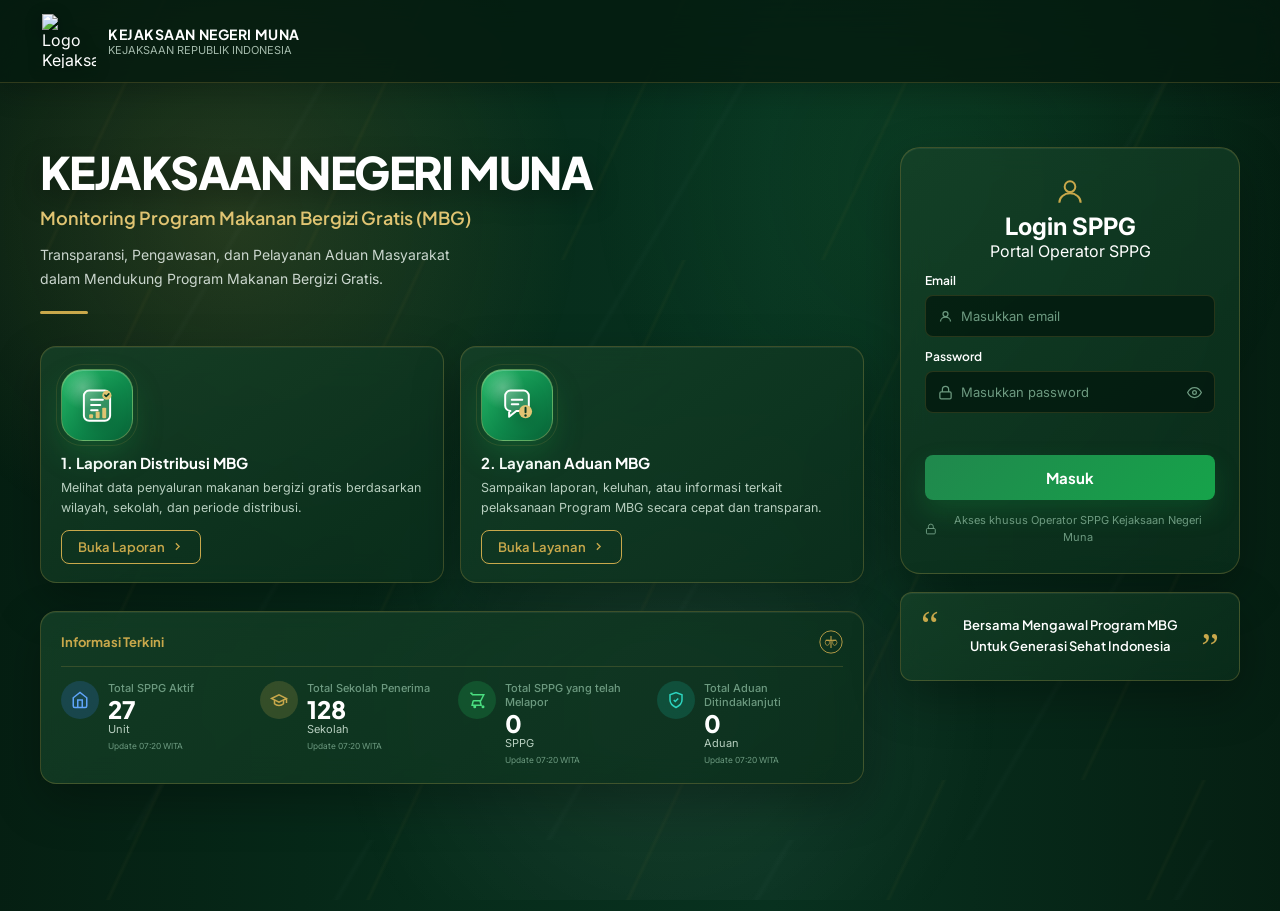
==== index.html @ d0c8161a "Update index.html" ====
<!DOCTYPE html>
<html lang="id">
<head>
<meta charset="UTF-8"/>
<meta name="viewport" content="width=device-width, initial-scale=1.0"/>
<title>Monitoring MBG – Kejaksaan Negeri Muna</title>
<link href="https://fonts.googleapis.com/css2?family=Plus+Jakarta+Sans:wght@400;500;600;700;800&family=Inter:wght@400;500;600&display=swap" rel="stylesheet"/>
<style>
/* ═══════════════ RESET & VARS ═══════════════════════ */
*,*::before,*::after{box-sizing:border-box;margin:0;padding:0}
html{scroll-behavior:smooth}
:root{
  --bg:#0c2016;--bg2:#112a1c;--bg3:#163622;--bg4:#1b4029;
  --border:#28543a;--border2:rgba(40,84,58,0.5);
  --gold:#c8a84b;--gold2:#e0c472;--gold-d:rgba(200,168,75,0.15);
  --green:#1e7a45;--green2:#249950;--green3:#2db55e;
  --white:#fff;--txt:#b8cfc0;--dim:#6d9a80;
  --red:#ef4444;--yellow:#f59e0b;
  --r8:8px;--r12:12px;--r16:16px;--r20:20px;
  --shadow:0 8px 32px rgba(0,0,0,.5);
  --font:'Plus Jakarta Sans',sans-serif;
  --body:'Inter',sans-serif;
}
body{font-family:var(--body);background:var(--bg);color:var(--white);min-height:100vh;overflow-x:hidden}

/* ═══════════════ SCREENS ════════════════════════════ */
.screen{display:none;min-height:100vh}
.screen.active{display:flex;flex-direction:column}

/* ═══════════════ LANDING ════════════════════════════ */
#screen-landing{
  background:linear-gradient(150deg,#0a1d10 0%,#0e2818 40%,#112e1c 100%);
}

/* Navbar landing */
.ln-nav{
  display:flex;align-items:center;justify-content:space-between;
  padding:14px 40px;
  background:rgba(10,28,16,0.9);
  backdrop-filter:blur(12px);
  border-bottom:1px solid rgba(200,168,75,0.2);
  position:sticky;top:0;z-index:100;
}
.ln-brand{display:flex;align-items:center;gap:12px}
.ln-logo svg{display:block}
.ln-name{display:flex;flex-direction:column}
.ln-n1{font-family:var(--font);font-size:13px;font-weight:700;letter-spacing:.04em}
.ln-n2{font-size:11px;color:var(--dim)}
.btn-login-top{
  display:inline-flex;align-items:center;gap:7px;
  font-family:var(--font);font-size:13px;font-weight:600;
  color:var(--gold);border:1.5px solid var(--gold);
  border-radius:var(--r8);padding:8px 20px;
  background:var(--gold-d);cursor:pointer;
  text-decoration:none;transition:background .2s;
}
.btn-login-top:hover{background:rgba(200,168,75,.25)}

/* Main 2-col */
.ln-main{
  display:grid;grid-template-columns:1fr 340px;
  gap:0;flex:1;
  max-width:1360px;width:100%;margin:0 auto;
  padding:40px 40px 40px 40px;
}
.ln-left{display:flex;flex-direction:column;padding-right:36px}
.ln-right{display:flex;flex-direction:column;gap:18px}

/* Hero text */
.hero-main{font-family:var(--font);font-size:clamp(30px,3.5vw,52px);font-weight:800;line-height:1.1;margin-bottom:10px;text-shadow:0 2px 20px rgba(0,0,0,.4)}
.hero-sub{font-family:var(--font);font-size:clamp(13px,1.5vw,18px);font-weight:600;color:var(--gold);margin-bottom:14px}
.hero-desc{font-size:14px;color:var(--txt);line-height:1.7;max-width:480px;margin-bottom:20px}
.hero-line{width:48px;height:3px;background:var(--gold);border-radius:2px;opacity:.7;margin-bottom:32px}

/* Menu cards */
.menu-grid{display:grid;grid-template-columns:1fr 1fr;gap:16px;margin-bottom:28px}
.mc{
  background:rgba(22,54,34,.85);border:1px solid var(--border);
  border-radius:var(--r16);padding:22px 20px 18px;
  display:flex;flex-direction:column;gap:12px;
  backdrop-filter:blur(6px);
  transition:border-color .2s,transform .15s,box-shadow .2s;
  position:relative;overflow:hidden;
}
.mc:hover{border-color:var(--gold);transform:translateY(-3px);box-shadow:0 12px 28px rgba(0,0,0,.35)}
.mc-ico{width:60px;height:60px;border-radius:50%;background:linear-gradient(135deg,#1e7a45,#2c9d5c);display:flex;align-items:center;justify-content:center;flex-shrink:0}
.mc-h{font-family:var(--font);font-size:15px;font-weight:700;margin-bottom:6px}
.mc-p{font-size:12.5px;color:var(--txt);line-height:1.6}
.mc-btn{
  display:inline-flex;align-items:center;gap:6px;
  font-family:var(--font);font-size:13px;font-weight:600;
  color:var(--gold);border:1.5px solid var(--gold);
  border-radius:var(--r8);padding:8px 16px;
  text-decoration:none;width:fit-content;
  transition:background .2s;cursor:pointer;background:transparent;
}
.mc-btn:hover{background:var(--gold-d)}

/* Stats bar */
.stats-bar{
  background:rgba(22,54,34,.75);border:1px solid var(--border);
  border-radius:var(--r16);padding:18px 20px;backdrop-filter:blur(8px);
}
.sb-head{display:flex;align-items:center;justify-content:space-between;margin-bottom:14px;padding-bottom:12px;border-bottom:1px solid rgba(200,168,75,.2)}
.sb-lbl{font-family:var(--font);font-size:13px;font-weight:700;color:var(--gold)}
.stats-row{display:grid;grid-template-columns:repeat(4,1fr);gap:12px}
.si{display:flex;align-items:flex-start;gap:9px}
.si-ico{width:38px;height:38px;border-radius:50%;display:flex;align-items:center;justify-content:center;flex-shrink:0}
.ic-b{background:rgba(59,130,246,.2);color:#60a5fa}
.ic-g{background:rgba(200,168,75,.2);color:var(--gold)}
.ic-gr{background:rgba(34,197,94,.2);color:#4ade80}
.ic-t{background:rgba(20,184,166,.2);color:#2dd4bf}
.si-lbl{font-size:11px;color:var(--dim);font-weight:500;line-height:1.3;margin-bottom:2px}
.si-val{font-family:var(--font);font-size:24px;font-weight:800;line-height:1;margin-bottom:1px}
.si-unit{font-size:11px;color:var(--txt)}
.si-upd{font-size:10px;color:var(--dim);margin-top:3px}

/* Login card right */
.login-card {
  background: rgba(22,54,34,.92);
  border: 1px solid rgba(200,168,75,.3);
  border-radius: var(--r20);
  padding: 28px 24px;
  box-shadow: var(--shadow);
  display: flex;
  flex-direction: column;
  align-items: center;
  width: 100%;
}

.lc-form {
  width: 100%;
  display: flex;
  flex-direction: column;
  gap: 0;
}

.lc-lbl {
  font-family: var(--font);
  font-size: 12px;
  font-weight: 600;
  color: var(--white);
  margin-top: 12px;
  margin-bottom: 7px;
  display: block;
  width: 100%;
}

.field {
  width: 100%;
  display: flex;
  align-items: center;
  background: rgba(10,28,16,.8);
  border: 1px solid var(--border);
  border-radius: var(--r8);
  padding: 0 12px;
  transition: border-color .2s;
}

.field:focus-within {
  border-color: var(--gold);
}

.field-ico {
  color: var(--dim);
  display: flex;
  flex-shrink: 0;
  margin-right: 8px;
}

.field input {
  width: 100%;
  flex: 1;
  background: transparent;
  border: none;
  outline: none;
  color: var(--white);
  font-size: 13px;
  padding: 12px 0;
  font-family: var(--body);
  min-width: 0;
}

.field input::placeholder {
  color: var(--dim);
}

.pw-eye {
  background: none;
  border: none;
  color: var(--dim);
  cursor: pointer;
  display: flex;
  align-items: center;
  padding: 0;
  flex-shrink: 0;
}

.btn-masuk {
  margin-top: 16px;
  width: 100%;
  background: var(--green);
  color: var(--white);
  border: none;
  border-radius: var(--r8);
  font-family: var(--font);
  font-size: 15px;
  font-weight: 700;
  padding: 13px;
  cursor: pointer;
  transition: background .2s;
  display: block;
}

.btn-masuk:hover {
  background: var(--green2);
}

.lc-err {
  font-size: 12px;
  color: #f87171;
  text-align: center;
  min-height: 18px;
  margin-top: 8px;
  width: 100%;
}

.lc-note {
  font-size: 11px;
  color: var(--dim);
  text-align: center;
  display: flex;
  align-items: center;
  justify-content: center;
  gap: 4px;
  margin-top: 12px;
  line-height: 1.5;
  width: 100%;
}

.lc-hint {
  font-size: 11px;
  color: var(--dim);
  text-align: center;
  margin-top: 8px;
  width: 100%;
}

.lc-hint b {
  color: rgba(200,168,75,.7);
}

/* Quote card */
.quote-card{background:rgba(22,54,34,.85);border:1px solid var(--border);border-radius:var(--r12);padding:18px 20px;display:flex;align-items:flex-start;gap:8px}
.qm{font-family:Georgia,serif;font-size:40px;color:var(--gold);line-height:1;flex-shrink:0;user-select:none}
.qm-o{margin-top:-5px}.qm-c{align-self:flex-end;margin-bottom:-5px}
.qt{font-family:var(--font);font-size:13px;font-weight:600;color:var(--white);line-height:1.65;flex:1;text-align:center;padding:4px 0}

/* ═══════════════ DASHBOARD ══════════════════════════ */
#screen-dashboard{flex-direction:row}

/* Sidebar */
.sidebar{
  width:240px;flex-shrink:0;
  background:linear-gradient(180deg,#0d2318 0%,#0a1d10 100%);
  border-right:1px solid var(--border2);
  display:flex;flex-direction:column;
  min-height:100vh;position:sticky;top:0;height:100vh;overflow-y:auto;
}
.sb-logo-area{padding:20px 16px 16px;border-bottom:1px solid var(--border2);text-align:center}
.sb-logo-area svg{margin:0 auto 8px;display:block}
.sb-org{font-family:var(--font);font-size:12px;font-weight:700;color:var(--white);letter-spacing:.04em;line-height:1.3}
.sb-nav{flex:1;padding:12px 8px}
.nav-item{
  display:flex;align-items:center;gap:10px;
  font-family:var(--font);font-size:13px;font-weight:500;
  color:var(--txt);padding:10px 12px;border-radius:var(--r8);
  cursor:pointer;transition:all .15s;margin-bottom:2px;
  border:none;background:none;width:100%;text-align:left;
}
.nav-item:hover{color:var(--white);background:rgba(255,255,255,.06)}
.nav-item.active{color:var(--white);background:var(--green);font-weight:600}
.nav-item svg{flex-shrink:0}
.sb-login-box{padding:12px;border-top:1px solid var(--border2)}
.sb-login-title{font-family:var(--font);font-size:10px;font-weight:700;color:var(--gold);letter-spacing:.1em;margin-bottom:10px;text-align:center}
.sb-field{display:flex;align-items:center;background:rgba(0,0,0,.3);border:1px solid var(--border);border-radius:var(--r8);padding:0 10px;margin-bottom:8px}
.sb-field svg{color:var(--dim);margin-right:7px;flex-shrink:0}
.sb-field input{flex:1;background:transparent;border:none;outline:none;color:var(--white);font-size:12px;padding:9px 0;font-family:var(--body)}
.sb-field input::placeholder{color:var(--dim)}
.btn-sb-masuk{width:100%;background:var(--green);color:var(--white);border:none;border-radius:var(--r8);font-family:var(--font);font-size:13px;font-weight:700;padding:10px;cursor:pointer;transition:background .2s;margin-bottom:6px}
.btn-sb-masuk:hover{background:var(--green2)}
.sb-lupa{font-size:11px;color:var(--gold);text-align:center;cursor:pointer;display:block;text-decoration:none}
.sb-lupa:hover{color:var(--gold2)}

/* Dashboard main */
.dash-main{flex:1;display:flex;flex-direction:column;overflow-x:hidden}

/* Topbar */
.topbar{
  display:flex;align-items:center;justify-content:space-between;
  padding:14px 28px;background:rgba(12,32,22,.95);
  backdrop-filter:blur(10px);border-bottom:1px solid var(--border2);
  position:sticky;top:0;z-index:50;
}
.tb-left{display:flex;align-items:center;gap:12px}
.tb-menu{background:none;border:none;color:var(--txt);cursor:pointer;display:flex;align-items:center;padding:4px}
.tb-title{font-family:var(--font)}
.tb-h{font-size:16px;font-weight:700}
.tb-s{font-size:12px;color:var(--gold);font-weight:600}
.tb-right{display:flex;align-items:center;gap:14px}
.tb-bell{background:none;border:none;color:var(--txt);cursor:pointer;display:flex;align-items:center;position:relative}
.tb-notif-dot{position:absolute;top:0;right:0;width:8px;height:8px;background:#ef4444;border-radius:50%;border:2px solid var(--bg2)}
.tb-user{display:flex;align-items:center;gap:8px;background:rgba(22,54,34,.8);border:1px solid var(--border);border-radius:var(--r8);padding:7px 12px;cursor:pointer;transition:border-color .2s}
.tb-user:hover{border-color:var(--gold)}
.tb-avatar{width:28px;height:28px;border-radius:50%;background:var(--green);display:flex;align-items:center;justify-content:center;font-family:var(--font);font-size:11px;font-weight:700}
.tb-uname{font-family:var(--font);font-size:12px;font-weight:600}
.tb-logout{font-size:11px;color:var(--dim);cursor:pointer;margin-left:4px;transition:color .2s}
.tb-logout:hover{color:#f87171}

/* Content area */
.dash-content{flex:1;padding:28px;overflow-y:auto}

/* Page management: only one page visible */
.dash-page{display:none}
.dash-page.active{display:block}

/* ─── HOME PAGE ─────────────────────────────── */
.hero-banner{
  background:linear-gradient(120deg,#163622 0%,#1b4a2d 60%,#163622 100%);
  border:1px solid var(--border);border-radius:var(--r16);
  padding:32px 36px;margin-bottom:24px;position:relative;overflow:hidden;
}
.hero-banner::after{content:'';position:absolute;right:-20px;top:-20px;width:200px;height:200px;border-radius:50%;background:radial-gradient(circle,rgba(200,168,75,.08) 0%,transparent 70%)}
.hb-h{font-family:var(--font);font-size:clamp(20px,2.5vw,28px);font-weight:800;line-height:1.25;margin-bottom:10px}
.hb-p{font-size:14px;color:var(--txt);line-height:1.7;max-width:560px}
.dash-stats{display:grid;grid-template-columns:repeat(4,1fr);gap:14px;margin-bottom:24px}
.ds-card{
  background:var(--bg3);border:1px solid var(--border);border-radius:var(--r12);
  padding:18px 16px;display:flex;align-items:flex-start;gap:12px;
  transition:border-color .2s,transform .15s;
}
.ds-card:hover{border-color:rgba(200,168,75,.4);transform:translateY(-2px)}
.ds-ico{width:42px;height:42px;border-radius:50%;display:flex;align-items:center;justify-content:center;flex-shrink:0}
.ds-txt{display:flex;flex-direction:column}
.ds-lbl{font-size:11px;color:var(--dim);font-weight:500;margin-bottom:3px}
.ds-val{font-family:var(--font);font-size:26px;font-weight:800;line-height:1;margin-bottom:2px}
.ds-unit{font-size:11px;color:var(--txt)}
.ds-trend{font-size:10px;margin-top:4px;display:flex;align-items:center;gap:3px}
.trend-up{color:#4ade80}.trend-dn{color:#f87171}
.dash-cards{display:grid;grid-template-columns:1fr 1fr;gap:18px;margin-bottom:24px}
.dc{
  background:var(--bg3);border:1px solid var(--border);border-radius:var(--r16);
  padding:24px;display:flex;flex-direction:column;gap:14px;
  transition:border-color .2s,transform .15s;overflow:hidden;position:relative;
}
.dc:hover{border-color:var(--gold);transform:translateY(-3px)}
.dc-top{display:flex;align-items:flex-start;gap:14px}
.dc-ico{width:56px;height:56px;border-radius:50%;background:linear-gradient(135deg,#1e7a45,#2c9d5c);display:flex;align-items:center;justify-content:center;flex-shrink:0}
.dc-h{font-family:var(--font);font-size:16px;font-weight:700;margin-bottom:6px}
.dc-p{font-size:13px;color:var(--txt);line-height:1.6}
.dc-btn{
  display:inline-flex;align-items:center;gap:6px;align-self:flex-start;
  font-family:var(--font);font-size:13px;font-weight:600;
  background:var(--green);color:var(--white);
  border:none;border-radius:var(--r8);padding:10px 20px;
  cursor:pointer;transition:background .2s;
}
.dc-btn:hover{background:var(--green2)}
.dc-illus{position:absolute;right:16px;bottom:16px;opacity:.12;pointer-events:none}
/* footer tagline */
.dash-tagline{
  background:var(--bg3);border:1px solid var(--border);border-radius:var(--r12);
  padding:14px 20px;display:flex;align-items:center;justify-content:space-between;
}
.dt-q{display:flex;align-items:center;gap:10px;font-size:13px;color:var(--txt)}
.dt-tag{font-family:var(--font);font-size:12px;font-weight:600;color:var(--gold)}

/* ─── LAPORAN PAGE ──────────────────────────── */
.page-header{margin-bottom:24px}
.page-h{font-family:var(--font);font-size:22px;font-weight:800;margin-bottom:4px}
.page-sub{font-size:13px;color:var(--dim)}
.table-wrap{background:var(--bg3);border:1px solid var(--border);border-radius:var(--r12);overflow:hidden}
.table-head{display:flex;align-items:center;justify-content:space-between;padding:14px 18px;border-bottom:1px solid var(--border2)}
.table-title{font-family:var(--font);font-size:14px;font-weight:700}
.btn-add{display:inline-flex;align-items:center;gap:6px;font-family:var(--font);font-size:12px;font-weight:600;background:var(--green);color:var(--white);border:none;border-radius:var(--r8);padding:8px 14px;cursor:pointer;transition:background .2s}
.btn-add:hover{background:var(--green2)}
table{width:100%;border-collapse:collapse}
th{font-family:var(--font);font-size:11px;font-weight:700;color:var(--dim);letter-spacing:.06em;text-transform:uppercase;padding:10px 16px;text-align:left;background:rgba(0,0,0,.2);border-bottom:1px solid var(--border2)}
td{font-size:13px;padding:12px 16px;border-bottom:1px solid var(--border2);vertical-align:middle}
tr:last-child td{border-bottom:none}
tr:hover td{background:rgba(255,255,255,.03)}
.badge{display:inline-flex;align-items:center;gap:4px;font-size:11px;font-weight:600;font-family:var(--font);padding:3px 10px;border-radius:20px}
.badge-g{background:rgba(34,197,94,.15);color:#4ade80}
.badge-y{background:rgba(245,158,11,.15);color:#fbbf24}
.badge-r{background:rgba(239,68,68,.15);color:#f87171}

/* ─── ADUAN PAGE ────────────────────────────── */
.aduan-grid{display:grid;gap:14px}
.aduan-card{background:var(--bg3);border:1px solid var(--border);border-radius:var(--r12);padding:18px;display:flex;align-items:flex-start;gap:14px;transition:border-color .2s}
.aduan-card:hover{border-color:rgba(200,168,75,.4)}
.aduan-num{width:36px;height:36px;border-radius:50%;background:var(--bg4);display:flex;align-items:center;justify-content:center;font-family:var(--font);font-size:13px;font-weight:700;flex-shrink:0}
.aduan-body{flex:1}
.aduan-h{font-family:var(--font);font-size:14px;font-weight:700;margin-bottom:4px}
.aduan-p{font-size:12px;color:var(--txt);line-height:1.55}
.aduan-meta{font-size:11px;color:var(--dim);margin-top:6px;display:flex;gap:14px}

/* ─── FORM PAGE ─────────────────────────────── */
.form-card{background:var(--bg3);border:1px solid var(--border);border-radius:var(--r16);padding:28px;max-width:700px}
.form-section-title{font-family:var(--font);font-size:13px;font-weight:700;color:var(--gold);letter-spacing:.06em;text-transform:uppercase;margin:22px 0 12px;padding-bottom:8px;border-bottom:1px solid var(--border2)}
.form-section-title:first-child{margin-top:0}
.form-row{display:grid;grid-template-columns:1fr 1fr;gap:16px}
.form-group{display:flex;flex-direction:column;gap:6px;margin-bottom:16px}
.form-lbl{font-family:var(--font);font-size:12px;font-weight:600;color:var(--white)}
.form-lbl span{color:#f87171;margin-left:2px}
.form-inp,.form-sel,.form-ta{
  background:rgba(10,28,16,.8);border:1px solid var(--border);
  border-radius:var(--r8);color:var(--white);
  font-size:13px;font-family:var(--body);
  padding:11px 14px;
  transition:border-color .2s,box-shadow .2s;
  width:100%;
}
.form-inp:focus,.form-sel:focus,.form-ta:focus{outline:none;border-color:var(--gold);box-shadow:0 0 0 3px var(--gold-d)}
.form-inp::placeholder,.form-ta::placeholder{color:var(--dim)}
.form-sel{appearance:none;background-image:url("data:image/svg+xml,%3Csvg xmlns='http://www.w3.org/2000/svg' width='12' height='12' viewBox='0 0 24 24' fill='none' stroke='%236d9a80' stroke-width='2'%3E%3Cpath d='M6 9l6 6 6-6'/%3E%3C/svg%3E");background-repeat:no-repeat;background-position:right 12px center;padding-right:36px}
.form-ta{resize:vertical;min-height:100px;line-height:1.6}
.form-sel option{background:#163622;color:var(--white)}

/* File upload */
.file-upload{
  border:2px dashed var(--border);border-radius:var(--r8);
  padding:24px;text-align:center;cursor:pointer;
  transition:border-color .2s,background .2s;position:relative;
}
.file-upload:hover{border-color:var(--gold);background:var(--gold-d)}
.file-upload input[type=file]{position:absolute;inset:0;opacity:0;cursor:pointer;width:100%;height:100%}
.fu-ico{width:44px;height:44px;border-radius:50%;background:rgba(255,255,255,.06);display:flex;align-items:center;justify-content:center;margin:0 auto 10px}
.fu-text{font-family:var(--font);font-size:13px;font-weight:600;color:var(--txt);margin-bottom:4px}
.fu-sub{font-size:11px;color:var(--dim)}
.fu-preview{margin-top:10px;display:none}
.fu-preview img{max-height:120px;border-radius:var(--r8);border:1px solid var(--border)}

/* Nutrisi grid */
.nutrisi-grid{display:grid;grid-template-columns:repeat(3,1fr);gap:12px;margin-bottom:16px}
.nutrisi-item{display:flex;flex-direction:column;gap:5px}
.nutrisi-lbl{font-size:11px;color:var(--dim);font-weight:500}
.nutrisi-inp{background:rgba(10,28,16,.8);border:1px solid var(--border);border-radius:var(--r8);color:var(--white);font-size:13px;font-family:var(--body);padding:9px 12px;width:100%;transition:border-color .2s}
.nutrisi-inp:focus{outline:none;border-color:var(--gold)}

/* Form actions */
.form-actions{display:flex;gap:12px;justify-content:flex-end;margin-top:24px;padding-top:20px;border-top:1px solid var(--border2)}
.btn-cancel{font-family:var(--font);font-size:13px;font-weight:600;color:var(--txt);background:rgba(255,255,255,.06);border:1px solid var(--border);border-radius:var(--r8);padding:11px 24px;cursor:pointer;transition:all .2s}
.btn-cancel:hover{color:var(--white);border-color:var(--txt)}
.btn-simpan{font-family:var(--font);font-size:14px;font-weight:700;color:var(--white);background:var(--green);border:none;border-radius:var(--r8);padding:12px 32px;cursor:pointer;transition:background .2s;display:inline-flex;align-items:center;gap:8px}
.btn-simpan:hover{background:var(--green2)}

/* ─── INFORMASI PAGE ────────────────────────── */
.info-grid{display:grid;grid-template-columns:repeat(3,1fr);gap:16px}
.info-card{background:var(--bg3);border:1px solid var(--border);border-radius:var(--r12);padding:20px;transition:border-color .2s,transform .15s}
.info-card:hover{border-color:rgba(200,168,75,.4);transform:translateY(-2px)}
.ic-head{display:flex;align-items:center;gap:10px;margin-bottom:12px}
.ic-ico{width:38px;height:38px;border-radius:var(--r8);display:flex;align-items:center;justify-content:center;flex-shrink:0}
.ic-h{font-family:var(--font);font-size:14px;font-weight:700}
.ic-p{font-size:12.5px;color:var(--txt);line-height:1.6}

/* ─── KONTAK PAGE ───────────────────────────── */
.kontak-wrap{max-width:600px}
.kontak-card{background:var(--bg3);border:1px solid var(--border);border-radius:var(--r12);padding:20px;margin-bottom:14px;display:flex;align-items:flex-start;gap:14px}
.kc-ico{width:44px;height:44px;border-radius:50%;display:flex;align-items:center;justify-content:center;flex-shrink:0}
.kc-h{font-family:var(--font);font-size:14px;font-weight:700;margin-bottom:4px}
.kc-p{font-size:13px;color:var(--txt)}

/* ═══════════════ TOAST ══════════════════════════════ */
.toast{
  position:fixed;bottom:24px;right:24px;z-index:9999;
  background:#1a4d2e;border:1px solid #2db55e;border-radius:var(--r12);
  padding:14px 20px;display:flex;align-items:center;gap:10px;
  box-shadow:0 8px 24px rgba(0,0,0,.4);
  transform:translateY(80px);opacity:0;
  transition:transform .3s,opacity .3s;pointer-events:none;
  max-width:340px;
}
.toast.show{transform:translateY(0);opacity:1;pointer-events:auto}
.toast-ico{color:#4ade80;flex-shrink:0}
.toast-txt{font-family:var(--font);font-size:13px;font-weight:600}

/* ═══════════════ MODAL ══════════════════════════════ */
.modal-overlay{position:fixed;inset:0;background:rgba(0,0,0,.6);z-index:500;display:none;align-items:center;justify-content:center;backdrop-filter:blur(4px)}
.modal-overlay.open{display:flex}
.modal{background:var(--bg2);border:1px solid var(--border);border-radius:var(--r20);padding:28px;max-width:460px;width:90%;box-shadow:var(--shadow)}
.modal-h{font-family:var(--font);font-size:18px;font-weight:800;margin-bottom:6px}
.modal-p{font-size:13px;color:var(--txt);margin-bottom:20px;line-height:1.6}
.modal-actions{display:flex;gap:10px;justify-content:flex-end}
.btn-modal-ok{font-family:var(--font);font-size:13px;font-weight:700;color:var(--white);background:var(--green);border:none;border-radius:var(--r8);padding:10px 22px;cursor:pointer;transition:background .2s}
.btn-modal-ok:hover{background:var(--green2)}
.btn-modal-cancel{font-family:var(--font);font-size:13px;font-weight:600;color:var(--txt);background:rgba(255,255,255,.06);border:1px solid var(--border);border-radius:var(--r8);padding:10px 22px;cursor:pointer;transition:all .2s}
.btn-modal-cancel:hover{color:var(--white)}

/* ═══════════════ ANIMATIONS ═════════════════════════ */
@keyframes fadeUp{from{opacity:0;transform:translateY(14px)}to{opacity:1;transform:translateY(0)}}
.hero-main,.hero-sub,.hero-desc,.hero-line{animation:fadeUp .5s ease both}
.hero-sub{animation-delay:.05s}.hero-desc{animation-delay:.1s}.hero-line{animation-delay:.15s}
.mc:nth-child(1){animation:fadeUp .5s .1s ease both}
.mc:nth-child(2){animation:fadeUp .5s .2s ease both}
.stats-bar{animation:fadeUp .5s .3s ease both}
.login-card{animation:fadeUp .5s .15s ease both}

/* ═══════════════ RESPONSIVE ═════════════════════════ */
@media(max-width:900px){
  .ln-main{grid-template-columns:1fr;padding:20px}
  .ln-left{padding-right:0;padding-bottom:24px}
  .menu-grid,.stats-row,.dash-stats{grid-template-columns:repeat(2,1fr)}
  .dash-cards,.info-grid{grid-template-columns:1fr}
  .form-row,.nutrisi-grid{grid-template-columns:1fr}
  .sidebar{width:200px}
}
@media(max-width:640px){
  .ln-nav{padding:12px 16px}
  .menu-grid{grid-template-columns:1fr}
  .stats-row{grid-template-columns:repeat(2,1fr)}
  .sidebar{display:none}
  .dash-stats{grid-template-columns:1fr 1fr}
}
@media(prefers-reduced-motion:reduce){*,*::before,*::after{animation:none!important;transition:none!important}}

  /* PATCH TAMPILAN INDEX - KEJARI MUNA */

/* Background landing lebih realistik dan dinamis */
#screen-landing {
  position: relative;
  overflow: hidden;
  background:
    linear-gradient(
      90deg,
      rgba(5, 31, 18, 0.96) 0%,
      rgba(6, 45, 27, 0.92) 34%,
      rgba(7, 53, 33, 0.82) 60%,
      rgba(5, 31, 18, 0.95) 100%
    ),
    url("https://raw.githubusercontent.com/ungumanggis199-svg/MBG-Muna/main/Background%20Form.png");
  background-size: cover;
  background-position: center;
  background-repeat: no-repeat;
}

/* efek cahaya lembut */
#screen-landing::before {
  content: "";
  position: fixed;
  inset: 0;
  pointer-events: none;
  z-index: 0;
  background:
    radial-gradient(circle at 18% 24%, rgba(200, 168, 75, 0.16), transparent 28%),
    radial-gradient(circle at 74% 20%, rgba(45, 181, 94, 0.12), transparent 30%),
    radial-gradient(circle at 52% 78%, rgba(255, 255, 255, 0.07), transparent 35%);
  animation: bgGlowMove 10s ease-in-out infinite alternate;
}

/* efek garis/pola dinamis */
#screen-landing::after {
  content: "";
  position: fixed;
  inset: 0;
  pointer-events: none;
  z-index: 0;
  opacity: 0.25;
  background-image:
    linear-gradient(115deg, transparent 0%, transparent 42%, rgba(200,168,75,0.18) 43%, transparent 44%),
    linear-gradient(120deg, transparent 0%, transparent 55%, rgba(255,255,255,0.08) 56%, transparent 57%);
  background-size: 260px 260px, 420px 420px;
  animation: bgLineMove 18s linear infinite;
}

@keyframes bgGlowMove {
  0% {
    transform: translate3d(0, 0, 0) scale(1);
    opacity: 0.75;
  }
  100% {
    transform: translate3d(18px, -16px, 0) scale(1.04);
    opacity: 1;
  }
}

@keyframes bgLineMove {
  from {
    background-position: 0 0, 0 0;
  }
  to {
    background-position: 260px 260px, -420px 420px;
  }
}

/* supaya isi tetap di atas background */
.ln-nav,
.ln-main {
  position: relative;
  z-index: 2;
}

/* navbar lebih rapi */
.ln-nav {
  justify-content: flex-start !important;
  padding: 14px 42px !important;
  background: rgba(5, 26, 15, 0.78) !important;
  backdrop-filter: blur(18px);
  border-bottom: 1px solid rgba(200, 168, 75, 0.22);
  box-shadow: 0 8px 26px rgba(0, 0, 0, 0.22);
}

/* logo kiri atas pakai logo kejaksaan */
.ln-logo {
  width: 54px;
  height: 54px;
  border-radius: 999px;
  display: flex;
  align-items: center;
  justify-content: center;
}

.ln-logo img {
  width: 54px;
  height: 54px;
  object-fit: contain;
  display: block;
  filter: drop-shadow(0 4px 8px rgba(0, 0, 0, 0.35));
}

.ln-brand {
  gap: 12px;
}

.ln-n1 {
  font-size: 14px !important;
  color: #ffffff;
}

.ln-n2 {
  font-size: 11px !important;
  color: rgba(184, 207, 192, 0.88) !important;
}

/* hapus tombol login kanan atas jika masih tersisa */
.btn-login-top {
  display: none !important;
}

/* layout utama lebih lega dan modern */
.ln-main {
  max-width: 1380px;
  min-height: calc(100vh - 72px);
  align-items: start;
  padding-top: 64px !important;
}

/* hero lebih hidup */
.hero-main {
  letter-spacing: -0.035em;
  text-shadow: 0 8px 28px rgba(0, 0, 0, 0.42);
}

.hero-sub {
  color: #e0c472 !important;
}

.hero-desc {
  color: rgba(232, 241, 235, 0.86) !important;
}

/* kartu dibuat lebih glassmorphism */
.mc,
.stats-bar,
.login-card,
.quote-card {
  background: linear-gradient(
    145deg,
    rgba(22, 66, 40, 0.78),
    rgba(10, 45, 27, 0.82)
  ) !important;
  border: 1px solid rgba(200, 168, 75, 0.26) !important;
  box-shadow:
    0 18px 48px rgba(0, 0, 0, 0.28),
    inset 0 1px 0 rgba(255, 255, 255, 0.06);
  backdrop-filter: blur(14px);
}

.mc:hover,
.login-card:hover,
.quote-card:hover,
.stats-bar:hover {
  border-color: rgba(224, 196, 114, 0.55) !important;
}

/* input login lebih menyatu */
.field {
  background: rgba(2, 23, 13, 0.72) !important;
  border-color: rgba(200, 168, 75, 0.18) !important;
}

.field:focus-within {
  border-color: rgba(224, 196, 114, 0.7) !important;
  box-shadow: 0 0 0 3px rgba(200, 168, 75, 0.12);
}

/* tombol masuk lebih tegas */
.btn-masuk {
  background: linear-gradient(135deg, #20884d, #16a34a) !important;
  box-shadow: 0 12px 26px rgba(22, 163, 74, 0.22);
}

.btn-masuk:hover {
  background: linear-gradient(135deg, #22a75c, #22c55e) !important;
}

/* responsive */
@media (max-width: 900px) {
  .ln-nav {
    padding: 12px 18px !important;
  }

  .ln-main {
    padding-top: 28px !important;
  }

  .ln-logo,
  .ln-logo img {
    width: 48px;
    height: 48px;
  }
}

/* ICON MENU LEBIH MENARIK */
.mc-ico {
  width: 72px !important;
  height: 72px !important;
  border-radius: 22px !important;
  background:
    radial-gradient(circle at 30% 25%, rgba(255,255,255,0.28), transparent 30%),
    linear-gradient(135deg, #25b868, #0f8a4c 55%, #086236) !important;
  box-shadow:
    0 14px 30px rgba(22, 163, 74, 0.25),
    inset 0 1px 0 rgba(255,255,255,0.22);
  border: 1px solid rgba(224, 196, 114, 0.35);
  position: relative;
}

.mc-ico::after {
  content: "";
  position: absolute;
  inset: -6px;
  border-radius: 26px;
  border: 1px solid rgba(200,168,75,0.18);
  opacity: 0.8;
}

.mc-ico svg {
  filter: drop-shadow(0 4px 8px rgba(0,0,0,0.28));
}  
  .si-val {
  transition: opacity 0.25s ease, transform 0.25s ease;
}

.si-val.is-loading {
  opacity: 0.45;
  animation: statPulse 0.9s ease-in-out infinite alternate;
}

@keyframes statPulse {
  from {
    transform: translateY(0);
    opacity: 0.45;
  }
  to {
    transform: translateY(-2px);
    opacity: 0.8;
  }
}
</style>
</head>
<body>

<!-- ═══════════════ SCREEN: LANDING ══════════════════ -->
<div id="screen-landing" class="screen active">

  <!-- Navbar -->
  <nav class="ln-nav">
  <div class="ln-brand">
    <div class="ln-logo">
      <img 
        src="https://raw.githubusercontent.com/ungumanggis199-svg/MBG-Muna/main/Logo-Kejaksaan%20%281%29%281%29.png" 
        alt="Logo Kejaksaan"
      />
    </div>

    <div class="ln-name">
      <span class="ln-n1">KEJAKSAAN NEGERI MUNA</span>
      <span class="ln-n2">KEJAKSAAN REPUBLIK INDONESIA</span>
    </div>
  </div>
</nav>

  <!-- Main 2-col -->
  <div class="ln-main">
    <!-- LEFT -->
    <div class="ln-left">
      <div class="hero-section">
        <h1 class="hero-main">KEJAKSAAN NEGERI MUNA</h1>
        <h2 class="hero-sub">Monitoring Program Makanan Bergizi Gratis (MBG)</h2>
        <p class="hero-desc">Transparansi, Pengawasan, dan Pelayanan Aduan Masyarakat<br>dalam Mendukung Program Makanan Bergizi Gratis.</p>
        <div class="hero-line"></div>
      </div>

      <div class="menu-grid">
        <div class="mc">
          <div class="mc-ico">
  <svg width="42" height="42" viewBox="0 0 64 64" fill="none" xmlns="http://www.w3.org/2000/svg">
    <rect x="12" y="10" width="40" height="46" rx="8" fill="rgba(255,255,255,0.16)" stroke="white" stroke-width="3"/>
    <path d="M23 24H41" stroke="white" stroke-width="3" stroke-linecap="round"/>
    <path d="M23 32H37" stroke="white" stroke-width="3" stroke-linecap="round"/>
    <path d="M23 40H33" stroke="white" stroke-width="3" stroke-linecap="round"/>
    <rect x="20" y="46" width="6" height="6" rx="1.5" fill="#e0c472"/>
    <rect x="30" y="42" width="6" height="10" rx="1.5" fill="#e0c472"/>
    <rect x="40" y="36" width="6" height="16" rx="1.5" fill="#e0c472"/>
    <circle cx="47" cy="17" r="7" fill="#e0c472"/>
    <path d="M44 17L46 19L50 15" stroke="#063b24" stroke-width="2.4" stroke-linecap="round" stroke-linejoin="round"/>
  </svg>
</div>
          <div><div class="mc-h">1. Laporan Distribusi MBG</div><p class="mc-p">Melihat data penyaluran makanan bergizi gratis berdasarkan wilayah, sekolah, dan periode distribusi.</p></div>
          <button class="mc-btn" onclick="window.location.href='/monitoring.html'" type="button">
  Buka Laporan
  <svg width="13" height="13" viewBox="0 0 24 24" fill="none" stroke="currentColor" stroke-width="2.5">
    <path d="M9 18l6-6-6-6"/>
  </svg>
</button>
        </div>
        <div class="mc">
          <div class="mc-ico">
  <svg width="42" height="42" viewBox="0 0 64 64" fill="none" xmlns="http://www.w3.org/2000/svg">
    <path d="M14 18C14 13.6 17.6 10 22 10H42C46.4 10 50 13.6 50 18V33C50 37.4 46.4 41 42 41H31L20 50V41H22C17.6 41 14 37.4 14 33V18Z" fill="rgba(255,255,255,0.16)" stroke="white" stroke-width="3" stroke-linejoin="round"/>
    <path d="M24 24H40" stroke="white" stroke-width="3" stroke-linecap="round"/>
    <path d="M24 31H34" stroke="white" stroke-width="3" stroke-linecap="round"/>
    <circle cx="45" cy="42" r="10" fill="#e0c472"/>
    <path d="M45 36V43" stroke="#063b24" stroke-width="3" stroke-linecap="round"/>
    <circle cx="45" cy="48" r="1.8" fill="#063b24"/>
  </svg>
</div>
          <div><div class="mc-h">2. Layanan Aduan MBG</div><p class="mc-p">Sampaikan laporan, keluhan, atau informasi terkait pelaksanaan Program MBG secara cepat dan transparan.</p></div>
          <button class="mc-btn" onclick="window.location.href='/form-aduan.html'" type="button">
  Buka Layanan
  <svg width="13" height="13" viewBox="0 0 24 24" fill="none" stroke="currentColor" stroke-width="2.5">
    <path d="M9 18l6-6-6-6"/>
  </svg>
</button>
        </div>
      </div>

      <div class="stats-bar">
        <div class="sb-head">
          <span class="sb-lbl">Informasi Terkini</span>
          <svg viewBox="0 0 28 28" width="24" height="24"><circle cx="14" cy="14" r="13" fill="none" stroke="#c8a84b" stroke-width="1"/><line x1="14" y1="7" x2="14" y2="21" stroke="#c8a84b" stroke-width="1.2"/><line x1="8" y1="12" x2="20" y2="12" stroke="#c8a84b" stroke-width="1.2"/><path d="M8 12 Q6.5 15 8 17 Q9.5 19 11.5 17 Q13.5 15 11.5 12Z" fill="none" stroke="#c8a84b" stroke-width=".8"/><path d="M16.5 12 Q15 15 16.5 17 Q18 19 20 17 Q22 15 20 12Z" fill="none" stroke="#c8a84b" stroke-width=".8"/></svg>
        </div>
        <div class="stats-row">
          <div class="si"><div class="si-ico ic-b"><svg width="18" height="18" viewBox="0 0 24 24" fill="none" stroke="currentColor" stroke-width="2"><path d="M3 9l9-7 9 7v11a2 2 0 0 1-2 2H5a2 2 0 0 1-2-2z"/><polyline points="9 22 9 12 15 12 15 22"/></svg></div><div><div class="si-lbl">Total SPPG Aktif</div><div class="si-val" id="statTotalSppg">27</div><div class="si-unit">Unit</div><div class="si-upd"><small class="si-note">Update --:-- WITA</small></div></div></div>
          <div class="si"><div class="si-ico ic-g"><svg width="18" height="18" viewBox="0 0 24 24" fill="none" stroke="currentColor" stroke-width="2"><path d="M22 10v6M2 10l10-5 10 5-10 5z"/><path d="M6 12v5c3 3 9 3 12 0v-5"/></svg></div><div><div class="si-lbl">Total Sekolah Penerima</div><div class="si-val" id="statTotalSekolah">128</div><div class="si-unit">Sekolah</div><div class="si-upd"><small class="si-note">Update --:-- WITA</small></div></div></div>
          <div class="si"><div class="si-ico ic-gr"><svg width="18" height="18" viewBox="0 0 24 24" fill="none" stroke="currentColor" stroke-width="2"><path d="M3 3h2l.4 2M7 13h10l4-8H5.4M7 13l-1.5 6h12L16 13"/><circle cx="9" cy="21" r="1"/><circle cx="20" cy="21" r="1"/></svg></div><div><div class="si-lbl">Total SPPG yang telah Melapor</div><div class="si-val" id="statSppgMelapor">0</div><div class="si-unit">SPPG</div><div class="si-upd"><small class="si-note">Update --:-- WITA</small></div></div></div>
          <div class="si"><div class="si-ico ic-t"><svg width="18" height="18" viewBox="0 0 24 24" fill="none" stroke="currentColor" stroke-width="2"><path d="M12 22s8-4 8-10V5l-8-3-8 3v7c0 6 8 10 8 10z"/><polyline points="9 12 11 14 15 10"/></svg></div><div><div class="si-lbl">Total Aduan Ditindaklanjuti</div><div class="si-val" id="statTotalAduan">0</div><div class="si-unit">Aduan</div><div class="si-upd"><small class="si-note">Update --:-- WITA</small></div></div></div>
        </div>
      </div>
    </div>

    <!-- RIGHT -->
    <div class="ln-right">
<div class="login-card">
  <div class="lc-avatar">
    <svg width="32" height="32" viewBox="0 0 24 24" fill="none" stroke="#c8a84b" stroke-width="1.5">
      <circle cx="12" cy="8" r="4"/>
      <path d="M4 20c0-4 3.6-7 8-7s8 3 8 7"/>
    </svg>
  </div>

  <h2 class="lc-title">Login SPPG</h2>
  <p class="lc-sub">Portal Operator SPPG</p>

  <div class="lc-form">
    <label class="lc-lbl" for="ln-user">Email</label>
    <div class="field">
      <span class="field-ico">
        <svg width="15" height="15" viewBox="0 0 24 24" fill="none" stroke="currentColor" stroke-width="2">
          <circle cx="12" cy="8" r="4"/>
          <path d="M4 20c0-4 3.6-7 8-7s8 3 8 7"/>
        </svg>
      </span>
      <input type="email" id="ln-user" placeholder="Masukkan email" onkeydown="if(event.key==='Enter')doLogin()"/>
    </div>

    <label class="lc-lbl" for="ln-pass">Password</label>
    <div class="field">
      <span class="field-ico">
        <svg width="15" height="15" viewBox="0 0 24 24" fill="none" stroke="currentColor" stroke-width="2">
          <rect x="3" y="11" width="18" height="11" rx="2"/>
          <path d="M7 11V7a5 5 0 0 1 10 0v4"/>
        </svg>
      </span>

      <input type="password" id="ln-pass" placeholder="Masukkan password" onkeydown="if(event.key==='Enter')doLogin()"/>

      <button class="pw-eye" onclick="toggleEye('ln-pass','eye1')" type="button">
        <svg id="eye1" width="15" height="15" viewBox="0 0 24 24" fill="none" stroke="currentColor" stroke-width="2">
          <path d="M1 12s4-8 11-8 11 8 11 8-4 8-11 8-11-8-11-8z"/>
          <circle cx="12" cy="12" r="3"/>
        </svg>
      </button>
    </div>

    <div class="lc-err" id="ln-err"></div>

    <button class="btn-masuk" onclick="doLogin()" type="button">
      Masuk
    </button>

    <p class="lc-note">
      <svg width="12" height="12" viewBox="0 0 24 24" fill="none" stroke="currentColor" stroke-width="2">
        <rect x="3" y="11" width="18" height="11" rx="2"/>
        <path d="M7 11V7a5 5 0 0 1 10 0v4"/>
      </svg>
      Akses khusus Operator SPPG Kejaksaan Negeri Muna
    </p>
  </div>
</div>
      <div class="quote-card">
        <span class="qm qm-o">&ldquo;</span>
        <p class="qt">Bersama Mengawal Program MBG<br>Untuk Generasi Sehat Indonesia</p>
        <span class="qm qm-c">&rdquo;</span>
      </div>
    </div>
  </div>
</div>

<!-- ═══════════════ SCREEN: DASHBOARD ════════════════ -->
<div id="screen-dashboard" class="screen">

  <!-- Sidebar -->
  <aside class="sidebar">
    <div class="sb-logo-area">
      <svg viewBox="0 0 52 52" width="44" height="44">
        <circle cx="26" cy="26" r="25" fill="#0f2d1a" stroke="#c8a84b" stroke-width="1.5"/>
        <line x1="26" y1="13" x2="26" y2="40" stroke="#c8a84b" stroke-width="1.8"/>
        <line x1="14" y1="21" x2="38" y2="21" stroke="#c8a84b" stroke-width="1.5"/>
        <path d="M14 21 Q11 26 14 29 Q17 32 20 29 Q23 26 20 21Z" fill="none" stroke="#c8a84b" stroke-width="1.2"/>
        <path d="M32 21 Q29 26 32 29 Q35 32 38 29 Q41 26 38 21Z" fill="none" stroke="#c8a84b" stroke-width="1.2"/>
        <text x="20" y="16" fill="#c8a84b" font-size="5" text-anchor="middle">★</text>
        <text x="26" y="13" fill="#c8a84b" font-size="5" text-anchor="middle">★</text>
        <text x="32" y="16" fill="#c8a84b" font-size="5" text-anchor="middle">★</text>
        <rect x="21" y="40" width="10" height="1.8" rx="1" fill="#c8a84b"/>
        <rect x="18" y="42" width="16" height="1.8" rx="1" fill="#c8a84b"/>
      </svg>
      <div class="sb-org">KEJAKSAAN NEGERI<br>MUNA</div>
    </div>

    <nav class="sb-nav">
      <button class="nav-item active" onclick="navTo('home',this)">
        <svg width="16" height="16" viewBox="0 0 24 24" fill="none" stroke="currentColor" stroke-width="2"><rect x="3" y="3" width="7" height="7" rx="1"/><rect x="14" y="3" width="7" height="7" rx="1"/><rect x="3" y="14" width="7" height="7" rx="1"/><rect x="14" y="14" width="7" height="7" rx="1"/></svg>
        Beranda
      </button>
      <button class="nav-item" onclick="navTo('laporan',this)">
        <svg width="16" height="16" viewBox="0 0 24 24" fill="none" stroke="currentColor" stroke-width="2"><path d="M14 2H6a2 2 0 0 0-2 2v16a2 2 0 0 0 2 2h12a2 2 0 0 0 2-2V8z"/><polyline points="14 2 14 8 20 8"/><line x1="16" y1="13" x2="8" y2="13"/><line x1="16" y1="17" x2="8" y2="17"/></svg>
        Laporan MBG
      </button>
      <button class="nav-item" onclick="navTo('aduan',this)">
        <svg width="16" height="16" viewBox="0 0 24 24" fill="none" stroke="currentColor" stroke-width="2"><path d="M22 17H2a3 3 0 0 0 3-3V9a7 7 0 0 1 14 0v5a3 3 0 0 0 3 3zm-8.27 4a2 2 0 0 1-3.46 0"/></svg>
        Layanan Aduan
      </button>
      <button class="nav-item" onclick="navTo('informasi',this)">
        <svg width="16" height="16" viewBox="0 0 24 24" fill="none" stroke="currentColor" stroke-width="2"><circle cx="12" cy="12" r="10"/><line x1="12" y1="8" x2="12" y2="12"/><line x1="12" y1="16" x2="12.01" y2="16"/></svg>
        Informasi
      </button>
      <button class="nav-item" onclick="navTo('kontak',this)">
        <svg width="16" height="16" viewBox="0 0 24 24" fill="none" stroke="currentColor" stroke-width="2"><path d="M22 16.92v3a2 2 0 0 1-2.18 2 19.79 19.79 0 0 1-8.63-3.07A19.5 19.5 0 0 1 4.69 12 19.79 19.79 0 0 1 1.61 3.4 2 2 0 0 1 3.59 1.22h3a2 2 0 0 1 2 1.72 12.84 12.84 0 0 0 .7 2.81 2 2 0 0 1-.45 2.11L8.09 8.91a16 16 0 0 0 6 6l.81-.81a2 2 0 0 1 2.11-.45 12.84 12.84 0 0 0 2.81.7A2 2 0 0 1 21.73 16z"/></svg>
        Kontak
      </button>
    </nav>

    <!-- Mini login for sidebar -->
    <div class="sb-login-box" id="sb-login-box" style="display:none">
      <div class="sb-login-title">LOGIN SPPG</div>
      <div class="sb-field"><svg width="13" height="13" viewBox="0 0 24 24" fill="none" stroke="currentColor" stroke-width="2"><circle cx="12" cy="8" r="4"/><path d="M4 20c0-4 3.6-7 8-7s8 3 8 7"/></svg><input type="text" id="sb-user" placeholder="Username"/></div>
      <div class="sb-field"><svg width="13" height="13" viewBox="0 0 24 24" fill="none" stroke="currentColor" stroke-width="2"><rect x="3" y="11" width="18" height="11" rx="2"/><path d="M7 11V7a5 5 0 0 1 10 0v4"/></svg><input type="password" id="sb-pass" placeholder="Password"/></div>
      <button class="btn-sb-masuk" onclick="doLogin('sb')">Masuk</button>
      <a href="#" class="sb-lupa">Lupa Password?</a>
    </div>
  </aside>

  <!-- Main area -->
  <div class="dash-main">
    <!-- Topbar -->
    <header class="topbar">
      <div class="tb-left">
        <button class="tb-menu"><svg width="20" height="20" viewBox="0 0 24 24" fill="none" stroke="currentColor" stroke-width="2"><line x1="3" y1="6" x2="21" y2="6"/><line x1="3" y1="12" x2="21" y2="12"/><line x1="3" y1="18" x2="21" y2="18"/></svg></button>
        <div class="tb-title"><div class="tb-h">Pemantauan Makanan Bergizi Gratis</div><div class="tb-s">Kejaksaan Negeri Muna</div></div>
      </div>
      <div class="tb-right">
        <button class="tb-bell"><svg width="18" height="18" viewBox="0 0 24 24" fill="none" stroke="currentColor" stroke-width="2"><path d="M18 8A6 6 0 0 0 6 8c0 7-3 9-3 9h18s-3-2-3-9"/><path d="M13.73 21a2 2 0 0 1-3.46 0"/></svg><span class="tb-notif-dot"></span></button>
        <div class="tb-user" onclick="doLogout()">
          <div class="tb-avatar" id="tb-initial">A</div>
          <span class="tb-uname" id="tb-uname">Admin</span>
          <svg width="12" height="12" viewBox="0 0 24 24" fill="none" stroke="currentColor" stroke-width="2"><path d="M6 9l6 6 6-6"/></svg>
        </div>
        <span class="tb-logout" onclick="doLogout()" title="Keluar">
          <svg width="16" height="16" viewBox="0 0 24 24" fill="none" stroke="currentColor" stroke-width="2"><path d="M9 21H5a2 2 0 0 1-2-2V5a2 2 0 0 1 2-2h4"/><polyline points="16 17 21 12 16 7"/><line x1="21" y1="12" x2="9" y2="12"/></svg>
        </span>
      </div>
    </header>

    <!-- Content -->
    <div class="dash-content">

      <!-- HOME PAGE -->
      <div class="dash-page active" id="page-home">
        <div class="hero-banner">
          <div class="hb-h">Bersama Mengawasi,<br>Bersama Mewujudkan Generasi Sehat dan Cerdas</div>
          <p class="hb-p">Transparansi, Akuntabilitas, dan Integritas untuk Program Makanan Bergizi Gratis</p>
        </div>
        <div class="dash-stats">
          <div class="ds-card"><div class="ds-ico ic-b"><svg width="20" height="20" viewBox="0 0 24 24" fill="none" stroke="currentColor" stroke-width="2"><path d="M17 21v-2a4 4 0 0 0-4-4H5a4 4 0 0 0-4 4v2"/><circle cx="9" cy="7" r="4"/><path d="M23 21v-2a4 4 0 0 0-3-3.87"/><path d="M16 3.13a4 4 0 0 1 0 7.75"/></svg></div><div class="ds-txt"><span class="ds-lbl">Total SPPG</span><span class="ds-val" data-target="18">0</span><span class="ds-unit">Unit</span><div class="ds-trend trend-up">↑ 2 dari bulan lalu</div></div></div>
          <div class="ds-card"><div class="ds-ico ic-g"><svg width="20" height="20" viewBox="0 0 24 24" fill="none" stroke="currentColor" stroke-width="2"><rect x="3" y="4" width="18" height="18" rx="2"/><line x1="16" y1="2" x2="16" y2="6"/><line x1="8" y1="2" x2="8" y2="6"/><line x1="3" y1="10" x2="21" y2="10"/></svg></div><div class="ds-txt"><span class="ds-lbl">Penyaluran Hari Ini</span><span class="ds-val" data-target="2560">0</span><span class="ds-unit">SPPG</span><div class="ds-trend trend-up">↑ 8% dari kemarin</div></div></div>
          <div class="ds-card"><div class="ds-ico ic-gr"><svg width="20" height="20" viewBox="0 0 24 24" fill="none" stroke="currentColor" stroke-width="2"><path d="M22 11.08V12a10 10 0 1 1-5.93-9.14"/><polyline points="22 4 12 14.01 9 11.01"/></svg></div><div class="ds-txt"><span class="ds-lbl">Selesai</span><span class="ds-val" data-target-pct="92">0</span><span class="ds-unit">Distribusi</span><div class="ds-trend trend-up">↑ 5% dari kemarin</div></div></div>
          <div class="ds-card"><div class="ds-ico" style="background:rgba(245,158,11,.2);color:#fbbf24"><svg width="20" height="20" viewBox="0 0 24 24" fill="none" stroke="currentColor" stroke-width="2"><path d="M10.29 3.86L1.82 18a2 2 0 0 0 1.71 3h16.94a2 2 0 0 0 1.71-3L13.71 3.86a2 2 0 0 0-3.42 0z"/><line x1="12" y1="9" x2="12" y2="13"/><line x1="12" y1="17" x2="12.01" y2="17"/></svg></div><div class="ds-txt"><span class="ds-lbl">Aduan Masuk</span><span class="ds-val" data-target="7">0</span><span class="ds-unit">Aduan</span><div class="ds-trend trend-dn">↓ 2 dari kemarin</div></div></div>
        </div>
        <div class="dash-cards">
          <div class="dc">
            <div class="dc-top">
              <div class="dc-ico"><svg width="24" height="24" viewBox="0 0 24 24" fill="none" stroke="white" stroke-width="2"><rect x="3" y="3" width="18" height="18" rx="3"/><path d="M8 17V13"/><path d="M12 17V9"/><path d="M16 17V12"/></svg></div>
              <div><div class="dc-h">Laporan MBG</div><p class="dc-p">Lihat rekapitulasi dan detail laporan penyaluran Makanan Bergizi Gratis di seluruh SPPG.</p></div>
            </div>
            <button class="dc-btn" onclick="navTo('laporan',null)">Lihat Laporan <svg width="13" height="13" viewBox="0 0 24 24" fill="none" stroke="currentColor" stroke-width="2.5"><path d="M9 18l6-6-6-6"/></svg></button>
            <div class="dc-illus"><svg width="100" height="80" viewBox="0 0 100 80"><rect x="10" y="60" width="12" height="18" rx="2" fill="#4ade80" opacity=".5"/><rect x="28" y="40" width="12" height="38" rx="2" fill="#4ade80" opacity=".6"/><rect x="46" y="50" width="12" height="28" rx="2" fill="#4ade80" opacity=".5"/><rect x="64" y="30" width="12" height="48" rx="2" fill="#4ade80" opacity=".7"/><rect x="82" y="45" width="12" height="33" rx="2" fill="#4ade80" opacity=".6"/><path d="M16 60 Q34 38 52 48 Q70 28 88 43" fill="none" stroke="#4ade80" stroke-width="2" opacity=".7"/></svg></div>
          </div>
          <div class="dc">
            <div class="dc-top">
              <div class="dc-ico"><svg width="24" height="24" viewBox="0 0 24 24" fill="none" stroke="white" stroke-width="2"><path d="M22 17H2a3 3 0 0 0 3-3V9a7 7 0 0 1 14 0v5a3 3 0 0 0 3 3zm-8.27 4a2 2 0 0 1-3.46 0"/></svg></div>
              <div><div class="dc-h">Layanan Aduan</div><p class="dc-p">Sampaikan aduan, kritik, atau saran terkait program Makanan Bergizi Gratis secara mudah dan cepat.</p></div>
            </div>
            <button class="dc-btn" onclick="navTo('aduan',null)">Ajukan Aduan <svg width="13" height="13" viewBox="0 0 24 24" fill="none" stroke="currentColor" stroke-width="2.5"><path d="M9 18l6-6-6-6"/></svg></button>
            <div class="dc-illus"><svg width="80" height="80" viewBox="0 0 80 80"><rect x="5" y="20" width="50" height="36" rx="4" fill="none" stroke="#60a5fa" stroke-width="2" opacity=".5"/><path d="M10 30h40M10 40h30" stroke="#60a5fa" stroke-width="1.5" opacity=".4"/><rect x="32" y="36" width="36" height="26" rx="4" fill="#163622" stroke="#4ade80" stroke-width="1.5" opacity=".8"/><path d="M37 44h26M37 50h18" stroke="#4ade80" stroke-width="1.5" opacity=".6"/></svg></div>
          </div>
        </div>
        <div class="dash-tagline">
          <div class="dt-q"><svg width="18" height="18" viewBox="0 0 24 24" fill="none" stroke="#4ade80" stroke-width="2"><path d="M12 22s8-4 8-10V5l-8-3-8 3v7c0 6 8 10 8 10z"/><polyline points="9 12 11 14 15 10"/></svg><span>"Integritas adalah komitmen kita, pengawasan adalah tanggung jawab kita."</span></div>
          <span class="dt-tag">#KejariMunaPeduli</span>
        </div>
      </div>

      <!-- LAPORAN PAGE -->
      <div class="dash-page" id="page-laporan">
        <div class="page-header">
          <h2 class="page-h">Laporan Distribusi MBG</h2>
          <p class="page-sub">Rekapitulasi penyaluran makanan bergizi gratis seluruh SPPG Kabupaten Muna</p>
        </div>
        <div class="table-wrap">
          <div class="table-head">
            <span class="table-title">Data Laporan Terbaru</span>
            <button class="btn-add" onclick="navTo('form-laporan',null)"><svg width="13" height="13" viewBox="0 0 24 24" fill="none" stroke="currentColor" stroke-width="2.5"><line x1="12" y1="5" x2="12" y2="19"/><line x1="5" y1="12" x2="19" y2="12"/></svg>Tambah Laporan</button>
          </div>
          <table>
            <thead><tr><th>SPPG</th><th>Tanggal</th><th>Menu MBG</th><th>Porsi</th><th>Status</th></tr></thead>
            <tbody id="laporan-tbody">
              <tr><td>SPPG Raha Utara</td><td>10 Jun 2026</td><td>Nasi, Ayam Goreng, Sayur Asem, Buah</td><td>320</td><td><span class="badge badge-g">✓ Selesai</span></td></tr>
              <tr><td>SPPG Katobu</td><td>10 Jun 2026</td><td>Nasi, Ikan Bakar, Kangkung, Pisang</td><td>280</td><td><span class="badge badge-g">✓ Selesai</span></td></tr>
              <tr><td>SPPG Parigi</td><td>10 Jun 2026</td><td>Nasi, Tempe, Bayam, Jeruk</td><td>195</td><td><span class="badge badge-y">⏳ Proses</span></td></tr>
              <tr><td>SPPG Tongkuno</td><td>09 Jun 2026</td><td>Nasi, Telur, Wortel, Apel</td><td>240</td><td><span class="badge badge-g">✓ Selesai</span></td></tr>
              <tr><td>SPPG Duruka</td><td>09 Jun 2026</td><td>Nasi, Ayam Rebus, Buncis, Pepaya</td><td>175</td><td><span class="badge badge-r">✗ Belum</span></td></tr>
            </tbody>
          </table>
        </div>
      </div>

      <!-- ADUAN PAGE -->
      <div class="dash-page" id="page-aduan">
        <div class="page-header">
          <h2 class="page-h">Layanan Aduan MBG</h2>
          <p class="page-sub">Aduan, kritik dan saran terkait pelaksanaan Program MBG</p>
        </div>
        <div class="aduan-grid">
          <div class="aduan-card"><div class="aduan-num" style="background:rgba(239,68,68,.2);color:#f87171">!</div><div class="aduan-body"><div class="aduan-h">Kualitas makanan kurang baik</div><p class="aduan-p">Makanan yang diterima di SDN 1 Raha sudah dingin dan tidak segar. Perlu diperhatikan waktu distribusi.</p><div class="aduan-meta"><span>📍 SDN 1 Raha</span><span>📅 10 Jun 2026</span><span class="badge badge-y" style="font-size:10px">Diproses</span></div></div></div>
          <div class="aduan-card"><div class="aduan-num" style="background:rgba(245,158,11,.2);color:#fbbf24">!</div><div class="aduan-body"><div class="aduan-h">Jumlah porsi tidak sesuai</div><p class="aduan-p">SPPG Katobu mengirim 40 porsi, padahal jumlah siswa 65 orang. Ada kekurangan 25 porsi.</p><div class="aduan-meta"><span>📍 SDN 3 Katobu</span><span>📅 09 Jun 2026</span><span class="badge badge-g" style="font-size:10px">Selesai</span></div></div></div>
          <div class="aduan-card"><div class="aduan-num" style="background:rgba(34,197,94,.2);color:#4ade80">i</div><div class="aduan-body"><div class="aduan-h">Saran penambahan variasi menu</div><p class="aduan-p">Menu MBG sudah baik, namun disarankan menambah variasi agar siswa tidak bosan. Susu UHT bisa menjadi pilihan tambahan.</p><div class="aduan-meta"><span>📍 SMAN 1 Muna</span><span>📅 08 Jun 2026</span><span class="badge badge-g" style="font-size:10px">Dicatat</span></div></div></div>
        </div>
      </div>

      <!-- FORM LAPORAN PAGE (dari PDF) -->
      <div class="dash-page" id="page-form-laporan">
        <div class="page-header">
          <h2 class="page-h">Input Laporan MBG</h2>
          <p class="page-sub">Isi formulir laporan harian distribusi Makanan Bergizi Gratis</p>
        </div>
        <div class="form-card">
          <div class="form-section-title">Identitas SPPG</div>
          <div class="form-row">
            <div class="form-group">
              <label class="form-lbl">Nama SPPG <span>*</span></label>
              <select class="form-sel" id="f-sppg">
                <option value="">Pilih Nama SPPG Anda</option>
                <option>SPPG Raha Utara</option>
                <option>SPPG Katobu</option>
                <option>SPPG Parigi</option>
                <option>SPPG Tongkuno</option>
                <option>SPPG Duruka</option>
                <option>SPPG Napabalano</option>
                <option>SPPG Lohia</option>
              </select>
            </div>
            <div class="form-group">
              <label class="form-lbl">Tanggal <span>*</span></label>
              <input type="date" class="form-inp" id="f-tanggal"/>
            </div>
          </div>

          <div class="form-section-title">Informasi Menu MBG</div>
          <div class="form-group">
            <label class="form-lbl">Menu MBG <span>*</span></label>
            <textarea class="form-ta" id="f-menu" placeholder="Contoh: Nasi putih, ayam goreng, sayur bayam, buah pisang..."></textarea>
          </div>
          <div class="form-group">
            <label class="form-lbl">Jumlah Porsi <span>*</span></label>
            <input type="number" class="form-inp" id="f-porsi" placeholder="Contoh: 320" min="1"/>
          </div>
          <div class="form-group">
            <label class="form-lbl">Jumlah Sekolah Penerima <span>*</span></label>
            <input type="number" class="form-inp" id="f-sekolah" placeholder="Contoh: 5" min="1"/>
          </div>

          <div class="form-section-title">Informasi Kandungan Gizi</div>
          <div class="nutrisi-grid">
            <div class="nutrisi-item"><span class="nutrisi-lbl">Kalori (kkal)</span><input type="number" class="nutrisi-inp" id="f-kalori" placeholder="misal: 650"/></div>
            <div class="nutrisi-item"><span class="nutrisi-lbl">Protein (g)</span><input type="number" class="nutrisi-inp" id="f-protein" placeholder="misal: 25"/></div>
            <div class="nutrisi-item"><span class="nutrisi-lbl">Karbohidrat (g)</span><input type="number" class="nutrisi-inp" id="f-karbo" placeholder="misal: 85"/></div>
            <div class="nutrisi-item"><span class="nutrisi-lbl">Lemak (g)</span><input type="number" class="nutrisi-inp" id="f-lemak" placeholder="misal: 18"/></div>
            <div class="nutrisi-item"><span class="nutrisi-lbl">Serat (g)</span><input type="number" class="nutrisi-inp" id="f-serat" placeholder="misal: 6"/></div>
            <div class="nutrisi-item"><span class="nutrisi-lbl">Vitamin C (mg)</span><input type="number" class="nutrisi-inp" id="f-vitc" placeholder="misal: 30"/></div>
          </div>
          <div class="form-group">
            <label class="form-lbl">Keterangan Gizi Tambahan</label>
            <textarea class="form-ta" id="f-keterangan-gizi" placeholder="Informasi kandungan gizi tambahan atau catatan khusus menu..." style="min-height:80px"></textarea>
          </div>

          <div class="form-section-title">Dokumentasi</div>
          <div class="form-row">
            <div class="form-group">
              <label class="form-lbl">Foto Menu Hari Ini</label>
              <div class="file-upload" id="fu-menu">
                <input type="file" accept="image/*" onchange="previewFile(this,'prev-menu')"/>
                <div class="fu-ico"><svg width="20" height="20" viewBox="0 0 24 24" fill="none" stroke="#6d9a80" stroke-width="2"><rect x="3" y="3" width="18" height="18" rx="2"/><circle cx="8.5" cy="8.5" r="1.5"/><polyline points="21 15 16 10 5 21"/></svg></div>
                <div class="fu-text">Pilih Gambar / Import File</div>
                <div class="fu-sub">JPG, PNG maks. 5MB</div>
                <div class="fu-preview" id="prev-menu"><img/></div>
              </div>
            </div>
            <div class="form-group">
              <label class="form-lbl">Dokumentasi Distribusi</label>
              <div class="file-upload" id="fu-dist">
                <input type="file" accept="image/*" onchange="previewFile(this,'prev-dist')"/>
                <div class="fu-ico"><svg width="20" height="20" viewBox="0 0 24 24" fill="none" stroke="#6d9a80" stroke-width="2"><path d="M23 19a2 2 0 0 1-2 2H3a2 2 0 0 1-2-2V8a2 2 0 0 1 2-2h4l2-3h6l2 3h4a2 2 0 0 1 2 2z"/><circle cx="12" cy="13" r="4"/></svg></div>
                <div class="fu-text">Pilih Gambar / Import File</div>
                <div class="fu-sub">JPG, PNG maks. 5MB</div>
                <div class="fu-preview" id="prev-dist"><img/></div>
              </div>
            </div>
          </div>

          <div class="form-actions">
            <button class="btn-cancel" onclick="navTo('laporan',null)">Batal</button>
            <button class="btn-simpan" onclick="simpanLaporan()">
              <svg width="16" height="16" viewBox="0 0 24 24" fill="none" stroke="currentColor" stroke-width="2"><path d="M19 21H5a2 2 0 0 1-2-2V5a2 2 0 0 1 2-2h11l5 5v11a2 2 0 0 1-2 2z"/><polyline points="17 21 17 13 7 13 7 21"/><polyline points="7 3 7 8 15 8"/></svg>
              SIMPAN
            </button>
          </div>
        </div>
      </div>

      <!-- INFORMASI PAGE -->
      <div class="dash-page" id="page-informasi">
        <div class="page-header"><h2 class="page-h">Informasi Program MBG</h2><p class="page-sub">Panduan dan regulasi Program Makanan Bergizi Gratis</p></div>
        <div class="info-grid">
          <div class="info-card"><div class="ic-head"><div class="ic-ico" style="background:rgba(59,130,246,.2);color:#60a5fa"><svg width="18" height="18" viewBox="0 0 24 24" fill="none" stroke="currentColor" stroke-width="2"><path d="M14 2H6a2 2 0 0 0-2 2v16a2 2 0 0 0 2 2h12a2 2 0 0 0 2-2V8z"/><polyline points="14 2 14 8 20 8"/></svg></div><div class="ic-h">Dasar Hukum</div></div><p class="ic-p">Perpres No. 83 Tahun 2024 tentang Program MBG sebagai dasar pelaksanaan program nasional penyediaan makanan bergizi bagi pelajar Indonesia.</p></div>
          <div class="info-card"><div class="ic-head"><div class="ic-ico" style="background:rgba(34,197,94,.2);color:#4ade80"><svg width="18" height="18" viewBox="0 0 24 24" fill="none" stroke="currentColor" stroke-width="2"><path d="M22 11.08V12a10 10 0 1 1-5.93-9.14"/><polyline points="22 4 12 14.01 9 11.01"/></svg></div><div class="ic-h">Standar Menu</div></div><p class="ic-p">Menu MBG harus memenuhi standar gizi: 30% kebutuhan kalori harian, mengandung karbohidrat, protein hewani/nabati, sayuran, dan buah.</p></div>
          <div class="info-card"><div class="ic-head"><div class="ic-ico" style="background:rgba(200,168,75,.2);color:var(--gold)"><svg width="18" height="18" viewBox="0 0 24 24" fill="none" stroke="currentColor" stroke-width="2"><path d="M17 21v-2a4 4 0 0 0-4-4H5a4 4 0 0 0-4 4v2"/><circle cx="9" cy="7" r="4"/><path d="M23 21v-2a4 4 0 0 0-3-3.87"/><path d="M16 3.13a4 4 0 0 1 0 7.75"/></svg></div><div class="ic-h">Peran Kejaksaan</div></div><p class="ic-p">Kejaksaan Negeri Muna berperan sebagai pengawas pelaksanaan MBG, memastikan transparansi distribusi dan menindaklanjuti aduan masyarakat.</p></div>
          <div class="info-card"><div class="ic-head"><div class="ic-ico" style="background:rgba(20,184,166,.2);color:#2dd4bf"><svg width="18" height="18" viewBox="0 0 24 24" fill="none" stroke="currentColor" stroke-width="2"><circle cx="12" cy="12" r="10"/><line x1="12" y1="8" x2="12" y2="12"/><line x1="12" y1="16" x2="12.01" y2="16"/></svg></div><div class="ic-h">Prosedur Pelaporan</div></div><p class="ic-p">Operator SPPG wajib mengisi laporan harian melalui sistem ini, meliputi menu, jumlah porsi, kandungan gizi, dan dokumentasi foto distribusi.</p></div>
          <div class="info-card"><div class="ic-head"><div class="ic-ico" style="background:rgba(239,68,68,.2);color:#f87171"><svg width="18" height="18" viewBox="0 0 24 24" fill="none" stroke="currentColor" stroke-width="2"><path d="M10.29 3.86L1.82 18a2 2 0 0 0 1.71 3h16.94a2 2 0 0 0 1.71-3L13.71 3.86a2 2 0 0 0-3.42 0z"/><line x1="12" y1="9" x2="12" y2="13"/><line x1="12" y1="17" x2="12.01" y2="17"/></svg></div><div class="ic-h">Mekanisme Aduan</div></div><p class="ic-p">Masyarakat dan pihak sekolah dapat menyampaikan aduan melalui portal ini. Setiap aduan akan ditindaklanjuti dalam 1×24 jam oleh tim Kejari Muna.</p></div>
          <div class="info-card"><div class="ic-head"><div class="ic-ico" style="background:rgba(168,85,247,.2);color:#c084fc"><svg width="18" height="18" viewBox="0 0 24 24" fill="none" stroke="currentColor" stroke-width="2"><path d="M12 22s8-4 8-10V5l-8-3-8 3v7c0 6 8 10 8 10z"/></svg></div><div class="ic-h">Sanksi Pelanggaran</div></div><p class="ic-p">Penyelewengan dalam program MBG dapat dikenai sanksi hukum sesuai UU Tindak Pidana Korupsi. Kejaksaan berwenang melakukan penyelidikan.</p></div>
        </div>
      </div>

      <!-- KONTAK PAGE -->
      <div class="dash-page" id="page-kontak">
        <div class="page-header"><h2 class="page-h">Kontak & Lokasi</h2><p class="page-sub">Hubungi Kejaksaan Negeri Muna untuk informasi lebih lanjut</p></div>
        <div class="kontak-wrap">
          <div class="kontak-card"><div class="kc-ico" style="background:rgba(34,197,94,.2);color:#4ade80"><svg width="20" height="20" viewBox="0 0 24 24" fill="none" stroke="currentColor" stroke-width="2"><path d="M22 16.92v3a2 2 0 0 1-2.18 2 19.79 19.79 0 0 1-8.63-3.07A19.5 19.5 0 0 1 4.69 12 19.79 19.79 0 0 1 1.61 3.4 2 2 0 0 1 3.59 1.22h3a2 2 0 0 1 2 1.72 12.84 12.84 0 0 0 .7 2.81 2 2 0 0 1-.45 2.11L8.09 8.91a16 16 0 0 0 6 6l.81-.81a2 2 0 0 1 2.11-.45 12.84 12.84 0 0 0 2.81.7A2 2 0 0 1 21.73 16z"/></svg></div><div><div class="kc-h">Telepon</div><p class="kc-p">(0403) 21234 / 21235</p></div></div>
          <div class="kontak-card"><div class="kc-ico" style="background:rgba(59,130,246,.2);color:#60a5fa"><svg width="20" height="20" viewBox="0 0 24 24" fill="none" stroke="currentColor" stroke-width="2"><path d="M4 4h16c1.1 0 2 .9 2 2v12c0 1.1-.9 2-2 2H4c-1.1 0-2-.9-2-2V6c0-1.1.9-2 2-2z"/><polyline points="22,6 12,13 2,6"/></svg></div><div><div class="kc-h">Email</div><p class="kc-p">kejari.muna@kejaksaan.go.id</p></div></div>
          <div class="kontak-card"><div class="kc-ico" style="background:rgba(200,168,75,.2);color:var(--gold)"><svg width="20" height="20" viewBox="0 0 24 24" fill="none" stroke="currentColor" stroke-width="2"><path d="M21 10c0 7-9 13-9 13s-9-6-9-13a9 9 0 0 1 18 0z"/><circle cx="12" cy="10" r="3"/></svg></div><div><div class="kc-h">Alamat</div><p class="kc-p">Jl. Jend. Ahmad Yani No. 1, Raha, Kabupaten Muna, Sulawesi Tenggara 93611</p></div></div>
          <div class="kontak-card"><div class="kc-ico" style="background:rgba(245,158,11,.2);color:#fbbf24"><svg width="20" height="20" viewBox="0 0 24 24" fill="none" stroke="currentColor" stroke-width="2"><circle cx="12" cy="12" r="10"/><polyline points="12 6 12 12 16 14"/></svg></div><div><div class="kc-h">Jam Operasional</div><p class="kc-p">Senin – Jumat: 08.00 – 16.00 WITA<br>Sabtu – Minggu: Tutup</p></div></div>
        </div>
      </div>

    </div><!-- /dash-content -->
  </div><!-- /dash-main -->
</div><!-- /screen-dashboard -->

<!-- Modal logout -->
<div class="modal-overlay" id="modal-logout">
  <div class="modal">
    <div class="modal-h">Keluar dari Sistem?</div>
    <p class="modal-p">Anda akan keluar dari portal SPPG Kejaksaan Negeri Muna. Data yang belum disimpan akan hilang.</p>
    <div class="modal-actions">
      <button class="btn-modal-cancel" onclick="closeModal('modal-logout')">Batal</button>
      <button class="btn-modal-ok" onclick="confirmLogout()">Ya, Keluar</button>
    </div>
  </div>
</div>

<!-- Toast -->
<div class="toast" id="toast">
  <span class="toast-ico"><svg width="18" height="18" viewBox="0 0 24 24" fill="none" stroke="currentColor" stroke-width="2.5"><polyline points="20 6 9 17 4 12"/></svg></span>
  <span class="toast-txt" id="toast-txt">Berhasil disimpan!</span>
</div>

<script>
/* ════════════════════════════════════════════════════
   AUTH LOGIN
════════════════════════════════════════════════════ */

const FORM_MONITORING_URL = "/form-monitoring.html";

async function doLogin(src) {
  const emailInput = src === "sb"
    ? document.getElementById("sb-user")
    : document.getElementById("ln-user");

  const passwordInput = src === "sb"
    ? document.getElementById("sb-pass")
    : document.getElementById("ln-pass");

  const errEl = document.getElementById("ln-err");

  const email = emailInput ? emailInput.value.trim().toLowerCase() : "";
  const password = passwordInput ? passwordInput.value.trim() : "";

  if (!email || !password) {
    if (errEl) errEl.textContent = "Email dan password wajib diisi.";
    return;
  }

  if (errEl) errEl.textContent = "Memeriksa login...";

  try {
    const res = await fetch("/api/login", {
      method: "POST",
      headers: {
        "Content-Type": "application/json"
      },
      body: JSON.stringify({
        email: email,
        password: password
      })
    });

    const result = await res.json();

    if (!result.success) {
      if (errEl) {
        errEl.textContent = result.message || "Email atau password salah.";
      }
      shakeEl(src === "sb" ? ".sb-login-box" : ".login-card");
      return;
    }

    localStorage.setItem("mbg_email", email);
    localStorage.setItem("mbg_password", password);
    localStorage.setItem("mbg_sppg", result.sppg || "");

    if (errEl) errEl.textContent = "";

    window.location.href = FORM_MONITORING_URL;

  } catch (error) {
    console.error(error);

    if (errEl) {
      errEl.textContent = "Gagal terhubung ke server login.";
    }
  }
}

function doLogout() {
  localStorage.removeItem("mbg_email");
  localStorage.removeItem("mbg_password");
  localStorage.removeItem("mbg_sppg");
  window.location.href = "/";
}

function showLoginModal() {
  const loginInput = document.getElementById("ln-user");
  const loginCard = document.querySelector(".login-card");

  if (loginCard) {
    loginCard.scrollIntoView({ behavior: "smooth" });
  }

  if (loginInput) {
    setTimeout(function() {
      loginInput.focus();
    }, 400);
  }
}

/* ════════════════════════════════════════════════════
   NAVIGATION
════════════════════════════════════════════════════ */

function navTo(page, btn) {
  document.querySelectorAll(".dash-page").forEach(function(p) {
    p.classList.remove("active");
  });

  document.querySelectorAll(".nav-item").forEach(function(n) {
    n.classList.remove("active");
  });

  const pageEl = document.getElementById("page-" + page);
  if (pageEl) pageEl.classList.add("active");

  if (btn) {
    btn.classList.add("active");
  } else {
    const map = {
      home: "Beranda",
      laporan: "Laporan MBG",
      "form-laporan": "Laporan MBG",
      aduan: "Layanan Aduan",
      informasi: "Informasi",
      kontak: "Kontak"
    };

    document.querySelectorAll(".nav-item").forEach(function(n) {
      if (n.textContent.trim() === map[page]) {
        n.classList.add("active");
      }
    });
  }
}

/* ════════════════════════════════════════════════════
   FORM DEMO INTERNAL
════════════════════════════════════════════════════ */

function simpanLaporan() {
  const sppg = document.getElementById("f-sppg").value;
  const tgl = document.getElementById("f-tanggal").value;
  const menu = document.getElementById("f-menu").value.trim();
  const porsi = document.getElementById("f-porsi").value;

  if (!sppg || !tgl || !menu || !porsi) {
    showToast("⚠ Lengkapi field wajib terlebih dahulu.", "#f59e0b");
    return;
  }

  const tbody = document.getElementById("laporan-tbody");
  const d = new Date(tgl);
  const tglStr = d.toLocaleDateString("id-ID", {
    day: "numeric",
    month: "short",
    year: "numeric"
  });

  const row = document.createElement("tr");
  row.innerHTML = `
    <td>${sppg}</td>
    <td>${tglStr}</td>
    <td>${menu.substring(0, 40)}${menu.length > 40 ? "..." : ""}</td>
    <td>${parseInt(porsi).toLocaleString("id-ID")}</td>
    <td><span class="badge badge-g">✓ Selesai</span></td>
  `;

  tbody.insertBefore(row, tbody.firstChild);

  showToast("Laporan berhasil disimpan!");

  document.getElementById("f-sppg").value = "";
  document.getElementById("f-menu").value = "";
  document.getElementById("f-porsi").value = "";
  document.getElementById("f-sekolah").value = "";
  document.getElementById("f-keterangan-gizi").value = "";

  ["kalori", "protein", "karbo", "lemak", "serat", "vitc"].forEach(function(k) {
    const input = document.getElementById("f-" + k);
    if (input) input.value = "";
  });

  ["prev-menu", "prev-dist"].forEach(function(id) {
    const el = document.getElementById(id);
    if (el) {
      el.style.display = "none";
      const img = el.querySelector("img");
      if (img) img.src = "";
    }
  });

  setTimeout(function() {
    navTo("laporan", null);
  }, 1200);
}

function previewFile(input, previewId) {
  const file = input.files[0];
  if (!file) return;

  const prev = document.getElementById(previewId);
  const reader = new FileReader();

  reader.onload = function(e) {
    const img = prev.querySelector("img");
    if (img) img.src = e.target.result;
    prev.style.display = "block";
  };

  reader.readAsDataURL(file);
}

/* ════════════════════════════════════════════════════
   UI HELPERS
════════════════════════════════════════════════════ */

function toggleEye(inputId, iconId) {
  const inp = document.getElementById(inputId);
  const ico = document.getElementById(iconId);

  if (!inp || !ico) return;

  if (inp.type === "password") {
    inp.type = "text";
    ico.innerHTML = `
      <path d="M17.94 17.94A10.07 10.07 0 0 1 12 20c-7 0-11-8-11-8a18.45 18.45 0 0 1 5.06-5.94M9.9 4.24A9.12 9.12 0 0 1 12 4c7 0 11 8 11 8a18.5 18.5 0 0 1-2.16 3.19m-6.72-1.07a3 3 0 1 1-4.24-4.24"/>
      <line x1="1" y1="1" x2="23" y2="23"/>
    `;
  } else {
    inp.type = "password";
    ico.innerHTML = `
      <path d="M1 12s4-8 11-8 11 8 11 8-4 8-11 8-11-8-11-8z"/>
      <circle cx="12" cy="12" r="3"/>
    `;
  }
}

function animateCounter(el) {
  const t = parseInt(el.dataset.target);
  const dur = 1200;
  const step = 16;
  const inc = t / (dur / step);
  let cur = 0;

  const tm = setInterval(function() {
    cur += inc;

    if (cur >= t) {
      el.textContent = t.toLocaleString("id-ID");
      clearInterval(tm);
    } else {
      el.textContent = Math.floor(cur).toLocaleString("id-ID");
    }
  }, step);
}

function animateCounterPct(el, target) {
  const dur = 1200;
  const step = 16;
  const inc = target / (dur / step);
  let cur = 0;

  const tm = setInterval(function() {
    cur += inc;

    if (cur >= target) {
      el.textContent = target + "%";
      clearInterval(tm);
    } else {
      el.textContent = Math.floor(cur) + "%";
    }
  }, step);
}

document.querySelectorAll(".si-val[data-target]").forEach(animateCounter);

function showToast(msg, color) {
  const t = document.getElementById("toast");
  const txt = document.getElementById("toast-txt");

  if (!t || !txt) return;

  t.style.borderColor = color || "#2db55e";
  txt.textContent = msg;
  t.classList.add("show");

  setTimeout(function() {
    t.classList.remove("show");
  }, 3000);
}

function closeModal(id) {
  const modal = document.getElementById(id);
  if (modal) modal.classList.remove("open");
}

function shakeEl(sel) {
  const el = document.querySelector(sel);
  if (!el) return;

  el.style.animation = "none";
  el.style.transform = "translateX(6px)";

  setTimeout(function() {
    el.style.transform = "translateX(-6px)";
  }, 80);

  setTimeout(function() {
    el.style.transform = "";
  }, 160);
}

document.querySelectorAll(".modal-overlay").forEach(function(o) {
  o.addEventListener("click", function(e) {
    if (e.target === o) {
      o.classList.remove("open");
    }
  });
});
 async function loadIndexStats() {
  setStatsLoading(true);

  if (window.updateAllWitaNotes) {
    window.updateAllWitaNotes();
  }

  try {
    const res = await fetch("/api/index-stats?t=" + Date.now(), {
      cache: "no-store"
    });

    const result = await res.json();

    if (!result.success) {
      console.error(result.message || "Gagal mengambil statistik index.");
      setStatsLoading(false);
      return;
    }

    const data = result.data || {};

    setText("statTotalSppg", data.totalSppgAktif || 27);
    setText("statTotalSekolah", data.totalSekolahPenerima || 128);
    setText("statSppgMelapor", data.totalSppgMelaporHariIni || 0);
    setText("statTotalAduan", data.totalAduan || 0);

    if (window.updateAllWitaNotes) {
      window.updateAllWitaNotes();
    }

  } catch (error) {
    console.error("Gagal memuat statistik index:", error);
    setStatsLoading(false);

    if (window.updateAllWitaNotes) {
      window.updateAllWitaNotes();
    }
  }
}

  function getCurrentWitaTime() {
  return new Intl.DateTimeFormat("id-ID", {
    timeZone: "Asia/Makassar",
    hour: "2-digit",
    minute: "2-digit",
    hour12: false
  }).format(new Date());
}

function updateRealtimeNotes() {
  const waktuWita = getCurrentWitaTime();

if (window.updateAllWitaNotes) {
  window.updateAllWitaNotes();
}
}
function setText(id, value) {
  animateNumber(id, Number(value || 0));
}

function animateNumber(id, targetValue) {
  const el = document.getElementById(id);
  if (!el) return;

  const oldValue = Number(
    String(el.textContent || "0").replace(/\./g, "").replace(/,/g, "")
  ) || 0;

  const target = Number(targetValue || 0);
  const duration = 900;
  const startTime = performance.now();

  el.classList.remove("is-loading");

  function easeOutCubic(t) {
    return 1 - Math.pow(1 - t, 3);
  }

  function frame(now) {
    const progress = Math.min((now - startTime) / duration, 1);
    const eased = easeOutCubic(progress);
    const current = Math.round(oldValue + (target - oldValue) * eased);

    el.textContent = current.toLocaleString("id-ID");

    if (progress < 1) {
      requestAnimationFrame(frame);
    } else {
      el.textContent = target.toLocaleString("id-ID");
    }
  }

  requestAnimationFrame(frame);
}

function setStatsLoading(isLoading) {
  const ids = [
    "statTotalSppg",
    "statTotalSekolah",
    "statSppgMelapor",
    "statTotalAduan"
  ];

  ids.forEach(function(id) {
    const el = document.getElementById(id);
    if (!el) return;

    if (isLoading) {
      el.classList.add("is-loading");
    } else {
      el.classList.remove("is-loading");
    }
  });
}
</script>
  <script>
(function () {
  function getWitaTimeNow() {
    return new Intl.DateTimeFormat("id-ID", {
      timeZone: "Asia/Makassar",
      hour: "2-digit",
      minute: "2-digit",
      hour12: false
    }).format(new Date()).replace(".", ":");
  }

  function updateAllWitaNotes() {
    const waktu = getWitaTimeNow();
    const notes = document.querySelectorAll(".si-note");

    notes.forEach(function (note) {
      note.textContent = "Update " + waktu + " WITA";
    });
  }

  window.updateAllWitaNotes = updateAllWitaNotes;

  document.addEventListener("DOMContentLoaded", function () {
    updateAllWitaNotes();

    setInterval(function () {
      updateAllWitaNotes();
    }, 30000);
  });

  window.addEventListener("load", function () {
    updateAllWitaNotes();
  });
})();
</script>
</body>
</html>
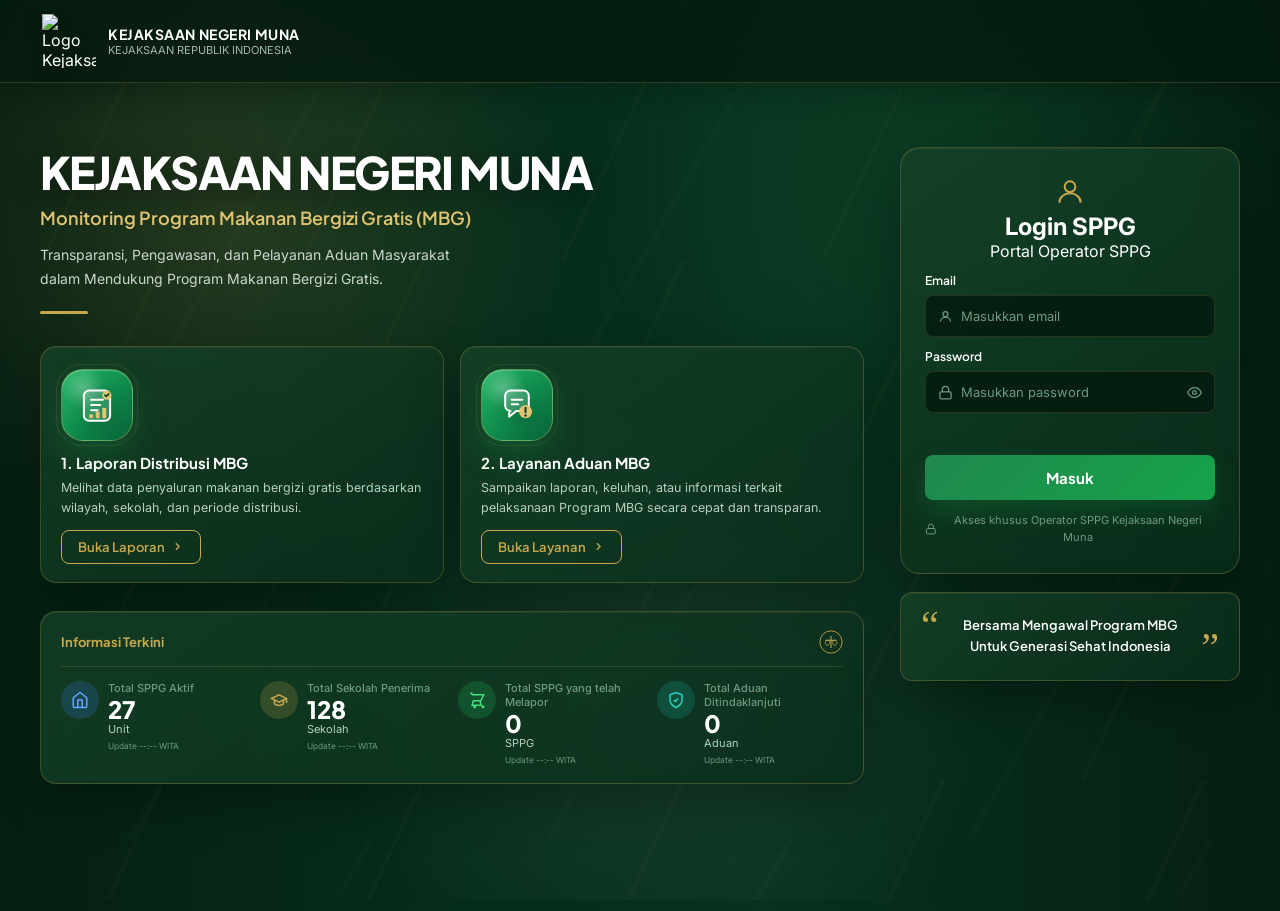
==== commit 963a7d26: "Update index.html" ====
--- a/index.html
+++ b/index.html
@@ -1683,6 +1683,15 @@
     updateAllWitaNotes();
   });
 })();
+<script>
+document.addEventListener("DOMContentLoaded", function () {
+  loadIndexStats();
+
+  setInterval(function () {
+    loadIndexStats();
+  }, 30000);
+});
 </script>
+  </script>
 </body>
 </html>
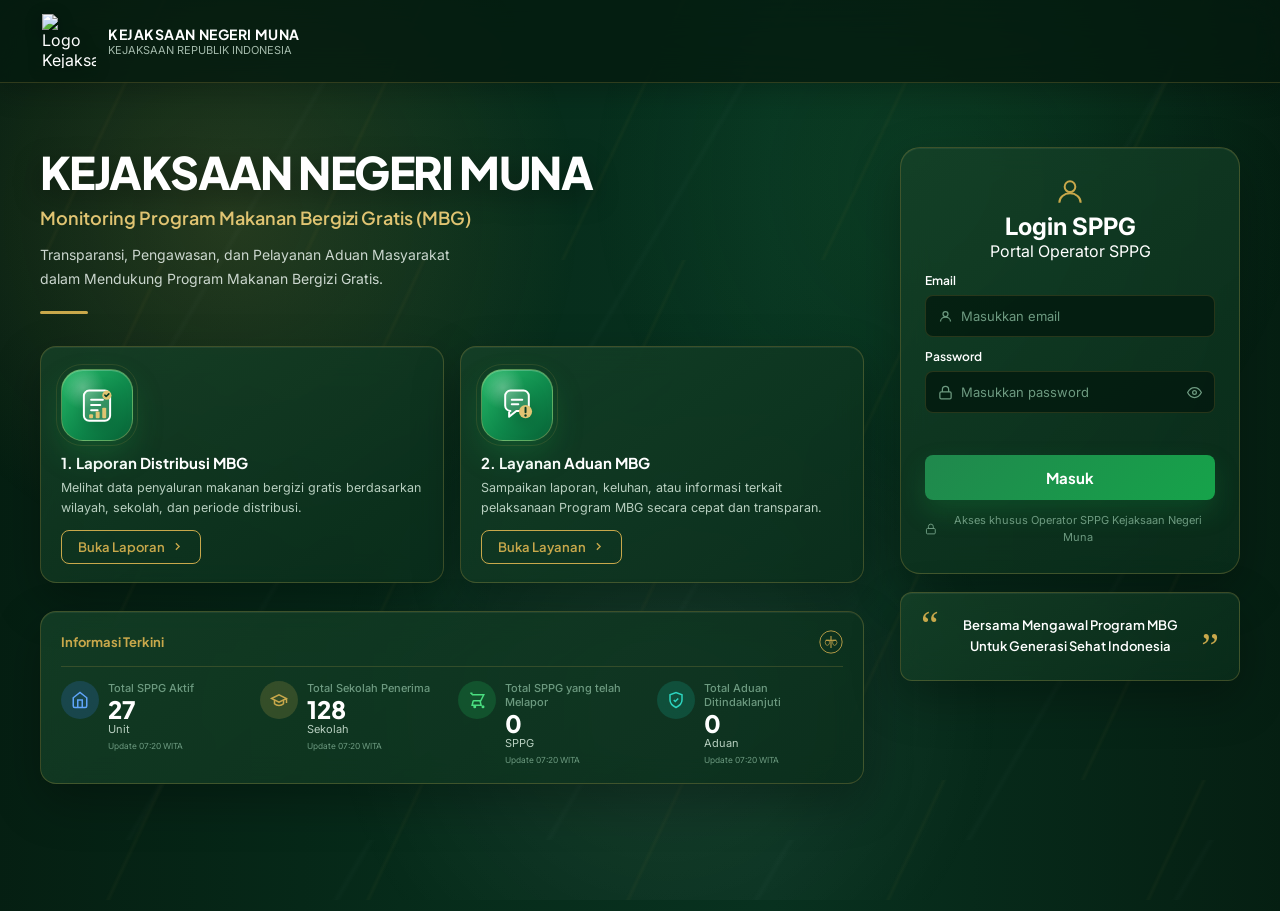
==== commit 342b423e: "Update index.html" ====
--- a/index.html
+++ b/index.html
@@ -1683,15 +1683,82 @@
     updateAllWitaNotes();
   });
 })();
+</script>
+
 <script>
-document.addEventListener("DOMContentLoaded", function () {
-  loadIndexStats();
-
-  setInterval(function () {
-    loadIndexStats();
-  }, 30000);
-});
+(function () {
+  const STAT_API_URL = "/api/index-stats";
+
+  function getWitaTimeNowFixed() {
+    return new Intl.DateTimeFormat("id-ID", {
+      timeZone: "Asia/Makassar",
+      hour: "2-digit",
+      minute: "2-digit",
+      hour12: false
+    }).format(new Date()).replace(".", ":");
+  }
+
+  function updateAllWitaNotesFixed() {
+    const waktu = getWitaTimeNowFixed();
+    document.querySelectorAll(".si-note").forEach(function (note) {
+      note.textContent = "Update " + waktu + " WITA";
+    });
+  }
+
+  function setStatValueFixed(id, value, fallback) {
+    const el = document.getElementById(id);
+    if (!el) return;
+
+    const angka = Number(value);
+    const finalValue = Number.isFinite(angka) ? angka : Number(fallback || 0);
+
+    el.classList.remove("is-loading");
+    el.textContent = finalValue.toLocaleString("id-ID");
+  }
+
+  async function refreshIndexStatsFixed() {
+    updateAllWitaNotesFixed();
+
+    try {
+      const response = await fetch(STAT_API_URL + "?t=" + Date.now(), {
+        method: "GET",
+        cache: "no-store",
+        headers: {
+          "Cache-Control": "no-cache",
+          "Pragma": "no-cache"
+        }
+      });
+
+      const result = await response.json();
+      console.log("[index-stats]", result);
+
+      if (!response.ok || !result.success) {
+        throw new Error(result.message || "Gagal mengambil statistik index.");
+      }
+
+      const data = result.data || {};
+
+      setStatValueFixed("statTotalSppg", data.totalSppgAktif ?? 27, 27);
+      setStatValueFixed("statTotalSekolah", data.totalSekolahPenerima ?? 128, 128);
+      setStatValueFixed("statSppgMelapor", data.totalSppgMelaporHariIni ?? 0, 0);
+      setStatValueFixed("statTotalAduan", data.totalAduan ?? 0, 0);
+    } catch (error) {
+      console.error("[index-stats-error]", error);
+    } finally {
+      updateAllWitaNotesFixed();
+    }
+  }
+
+  window.loadIndexStats = refreshIndexStatsFixed;
+  window.updateAllWitaNotes = updateAllWitaNotesFixed;
+
+  document.addEventListener("DOMContentLoaded", function () {
+    refreshIndexStatsFixed();
+    setInterval(refreshIndexStatsFixed, 30000);
+  });
+
+  window.addEventListener("load", refreshIndexStatsFixed);
+})();
 </script>
-  </script>
 </body>
 </html>
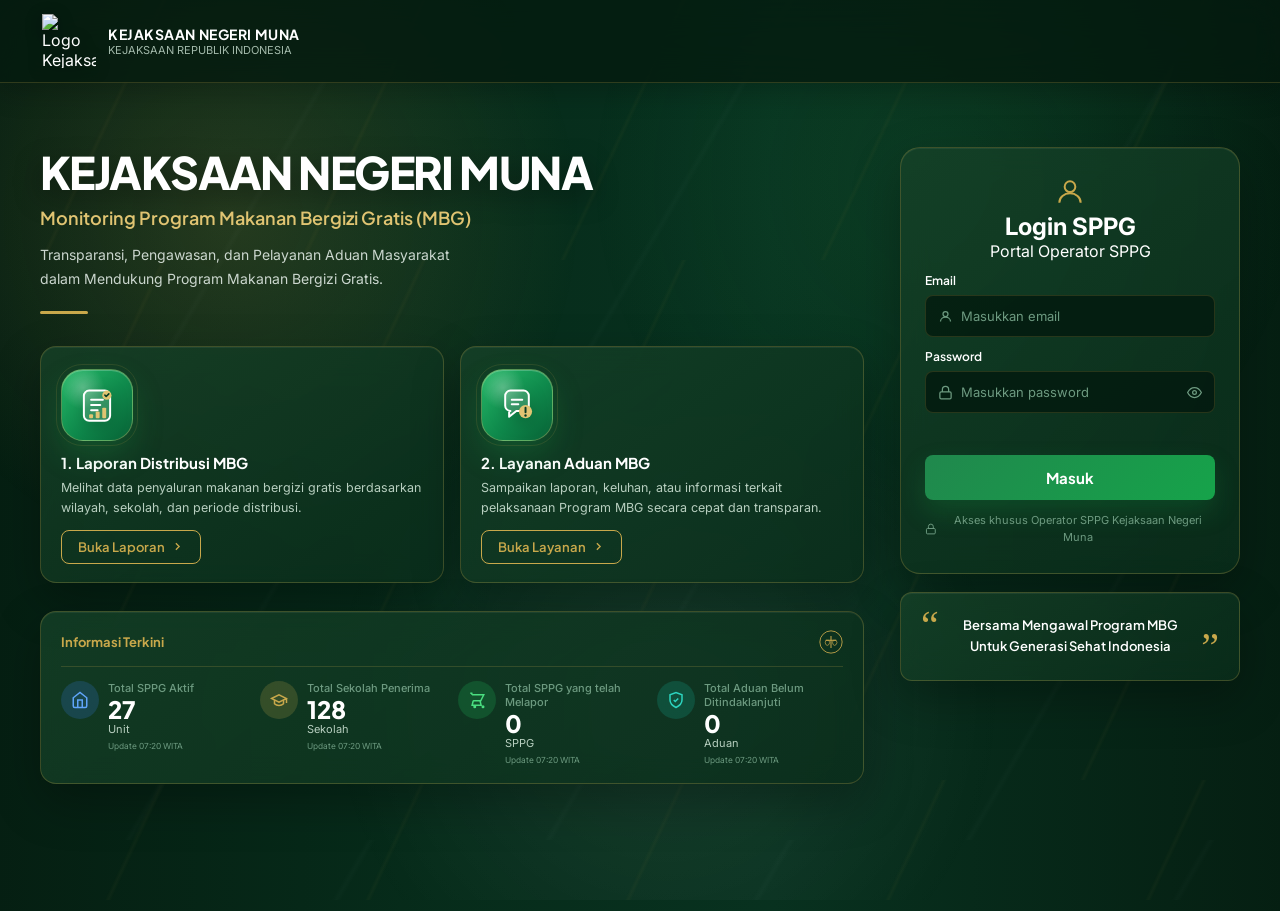
==== commit 0336563e: "Update index.html" ====
--- a/index.html
+++ b/index.html
@@ -864,7 +864,7 @@
           <div class="si"><div class="si-ico ic-b"><svg width="18" height="18" viewBox="0 0 24 24" fill="none" stroke="currentColor" stroke-width="2"><path d="M3 9l9-7 9 7v11a2 2 0 0 1-2 2H5a2 2 0 0 1-2-2z"/><polyline points="9 22 9 12 15 12 15 22"/></svg></div><div><div class="si-lbl">Total SPPG Aktif</div><div class="si-val" id="statTotalSppg">27</div><div class="si-unit">Unit</div><div class="si-upd"><small class="si-note">Update --:-- WITA</small></div></div></div>
           <div class="si"><div class="si-ico ic-g"><svg width="18" height="18" viewBox="0 0 24 24" fill="none" stroke="currentColor" stroke-width="2"><path d="M22 10v6M2 10l10-5 10 5-10 5z"/><path d="M6 12v5c3 3 9 3 12 0v-5"/></svg></div><div><div class="si-lbl">Total Sekolah Penerima</div><div class="si-val" id="statTotalSekolah">128</div><div class="si-unit">Sekolah</div><div class="si-upd"><small class="si-note">Update --:-- WITA</small></div></div></div>
           <div class="si"><div class="si-ico ic-gr"><svg width="18" height="18" viewBox="0 0 24 24" fill="none" stroke="currentColor" stroke-width="2"><path d="M3 3h2l.4 2M7 13h10l4-8H5.4M7 13l-1.5 6h12L16 13"/><circle cx="9" cy="21" r="1"/><circle cx="20" cy="21" r="1"/></svg></div><div><div class="si-lbl">Total SPPG yang telah Melapor</div><div class="si-val" id="statSppgMelapor">0</div><div class="si-unit">SPPG</div><div class="si-upd"><small class="si-note">Update --:-- WITA</small></div></div></div>
-          <div class="si"><div class="si-ico ic-t"><svg width="18" height="18" viewBox="0 0 24 24" fill="none" stroke="currentColor" stroke-width="2"><path d="M12 22s8-4 8-10V5l-8-3-8 3v7c0 6 8 10 8 10z"/><polyline points="9 12 11 14 15 10"/></svg></div><div><div class="si-lbl">Total Aduan Ditindaklanjuti</div><div class="si-val" id="statTotalAduan">0</div><div class="si-unit">Aduan</div><div class="si-upd"><small class="si-note">Update --:-- WITA</small></div></div></div>
+          <div class="si"><div class="si-ico ic-t"><svg width="18" height="18" viewBox="0 0 24 24" fill="none" stroke="currentColor" stroke-width="2"><path d="M12 22s8-4 8-10V5l-8-3-8 3v7c0 6 8 10 8 10z"/><polyline points="9 12 11 14 15 10"/></svg></div><div><div class="si-lbl">Total Aduan Belum Ditindaklanjuti</div><div class="si-val" id="statTotalAduan">0</div><div class="si-unit">Aduan</div><div class="si-upd"><small class="si-note">Update --:-- WITA</small></div></div></div>
         </div>
       </div>
     </div>
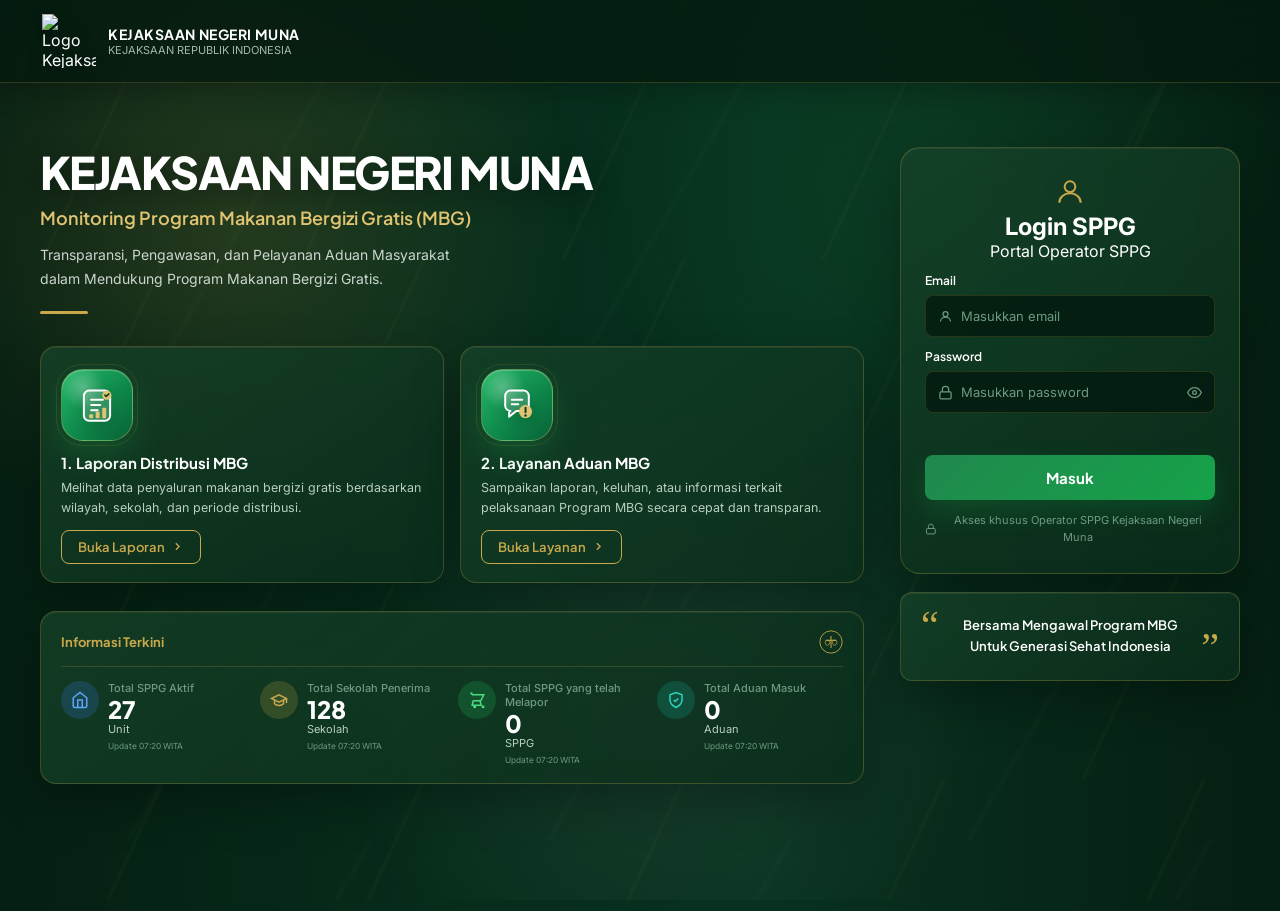
==== commit 3434129e: "Update index.html" ====
--- a/index.html
+++ b/index.html
@@ -864,7 +864,7 @@
           <div class="si"><div class="si-ico ic-b"><svg width="18" height="18" viewBox="0 0 24 24" fill="none" stroke="currentColor" stroke-width="2"><path d="M3 9l9-7 9 7v11a2 2 0 0 1-2 2H5a2 2 0 0 1-2-2z"/><polyline points="9 22 9 12 15 12 15 22"/></svg></div><div><div class="si-lbl">Total SPPG Aktif</div><div class="si-val" id="statTotalSppg">27</div><div class="si-unit">Unit</div><div class="si-upd"><small class="si-note">Update --:-- WITA</small></div></div></div>
           <div class="si"><div class="si-ico ic-g"><svg width="18" height="18" viewBox="0 0 24 24" fill="none" stroke="currentColor" stroke-width="2"><path d="M22 10v6M2 10l10-5 10 5-10 5z"/><path d="M6 12v5c3 3 9 3 12 0v-5"/></svg></div><div><div class="si-lbl">Total Sekolah Penerima</div><div class="si-val" id="statTotalSekolah">128</div><div class="si-unit">Sekolah</div><div class="si-upd"><small class="si-note">Update --:-- WITA</small></div></div></div>
           <div class="si"><div class="si-ico ic-gr"><svg width="18" height="18" viewBox="0 0 24 24" fill="none" stroke="currentColor" stroke-width="2"><path d="M3 3h2l.4 2M7 13h10l4-8H5.4M7 13l-1.5 6h12L16 13"/><circle cx="9" cy="21" r="1"/><circle cx="20" cy="21" r="1"/></svg></div><div><div class="si-lbl">Total SPPG yang telah Melapor</div><div class="si-val" id="statSppgMelapor">0</div><div class="si-unit">SPPG</div><div class="si-upd"><small class="si-note">Update --:-- WITA</small></div></div></div>
-          <div class="si"><div class="si-ico ic-t"><svg width="18" height="18" viewBox="0 0 24 24" fill="none" stroke="currentColor" stroke-width="2"><path d="M12 22s8-4 8-10V5l-8-3-8 3v7c0 6 8 10 8 10z"/><polyline points="9 12 11 14 15 10"/></svg></div><div><div class="si-lbl">Total Aduan Belum Ditindaklanjuti</div><div class="si-val" id="statTotalAduan">0</div><div class="si-unit">Aduan</div><div class="si-upd"><small class="si-note">Update --:-- WITA</small></div></div></div>
+          <div class="si"><div class="si-ico ic-t"><svg width="18" height="18" viewBox="0 0 24 24" fill="none" stroke="currentColor" stroke-width="2"><path d="M12 22s8-4 8-10V5l-8-3-8 3v7c0 6 8 10 8 10z"/><polyline points="9 12 11 14 15 10"/></svg></div><div><div class="si-lbl">Total Aduan Masuk</div><div class="si-val" id="statTotalAduan">0</div><div class="si-unit">Aduan</div><div class="si-upd"><small class="si-note">Update --:-- WITA</small></div></div></div>
         </div>
       </div>
     </div>
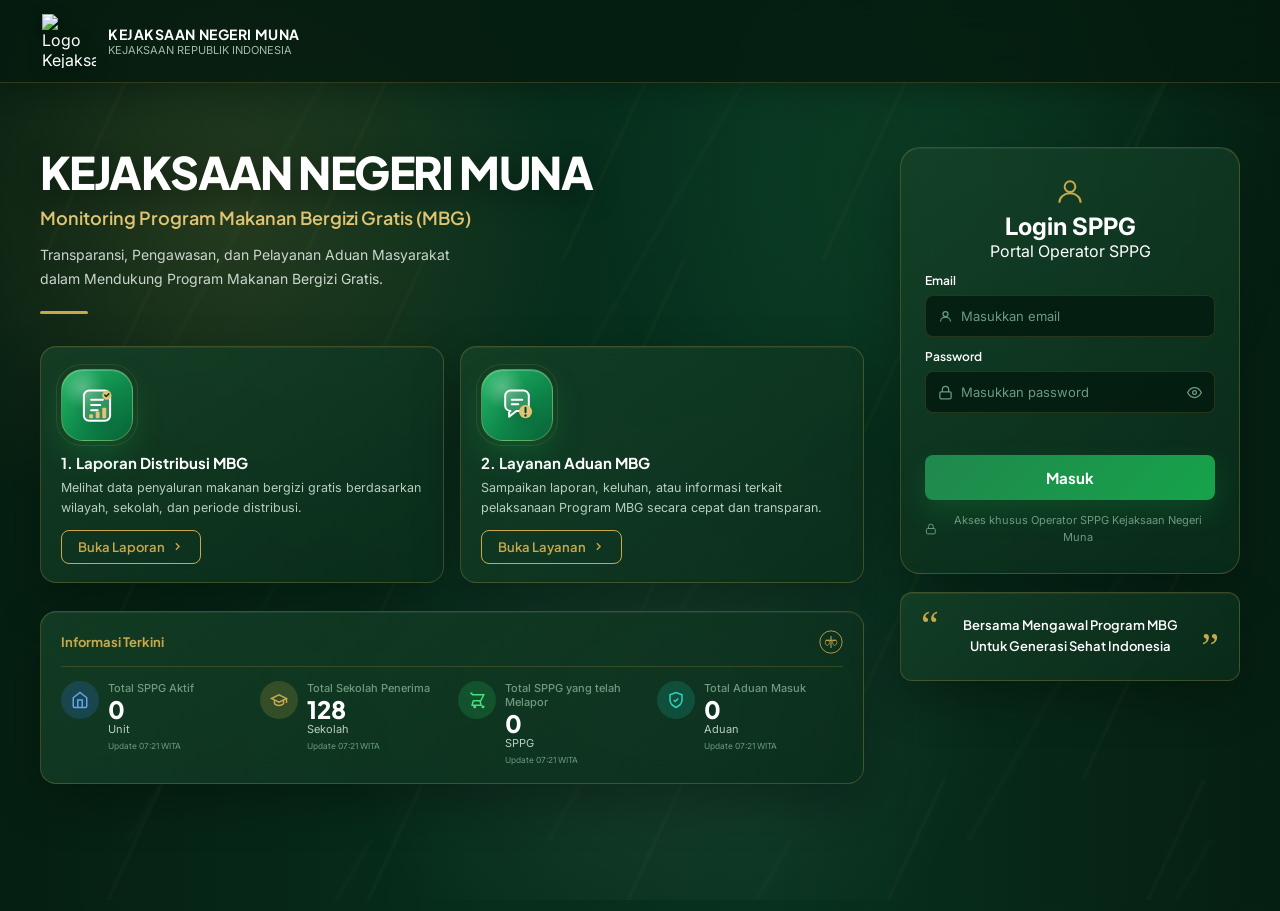
==== commit 853eee03: "Update index.html" ====
--- a/index.html
+++ b/index.html
@@ -3,6 +3,9 @@
 <head>
 <meta charset="UTF-8"/>
 <meta name="viewport" content="width=device-width, initial-scale=1.0"/>
+  <link rel="icon" type="image/png" href="/Logo-Kejaksaan%20(1)(1).png?v=2" />
+<link rel="shortcut icon" type="image/png" href="/Logo-Kejaksaan%20(1)(1).png?v=2" />
+<link rel="apple-touch-icon" href="/Logo-Kejaksaan%20(1)(1).png?v=2" />
 <title>Monitoring MBG – Kejaksaan Negeri Muna</title>
 <link href="https://fonts.googleapis.com/css2?family=Plus+Jakarta+Sans:wght@400;500;600;700;800&family=Inter:wght@400;500;600&display=swap" rel="stylesheet"/>
 <style>
@@ -861,7 +864,7 @@
           <svg viewBox="0 0 28 28" width="24" height="24"><circle cx="14" cy="14" r="13" fill="none" stroke="#c8a84b" stroke-width="1"/><line x1="14" y1="7" x2="14" y2="21" stroke="#c8a84b" stroke-width="1.2"/><line x1="8" y1="12" x2="20" y2="12" stroke="#c8a84b" stroke-width="1.2"/><path d="M8 12 Q6.5 15 8 17 Q9.5 19 11.5 17 Q13.5 15 11.5 12Z" fill="none" stroke="#c8a84b" stroke-width=".8"/><path d="M16.5 12 Q15 15 16.5 17 Q18 19 20 17 Q22 15 20 12Z" fill="none" stroke="#c8a84b" stroke-width=".8"/></svg>
         </div>
         <div class="stats-row">
-          <div class="si"><div class="si-ico ic-b"><svg width="18" height="18" viewBox="0 0 24 24" fill="none" stroke="currentColor" stroke-width="2"><path d="M3 9l9-7 9 7v11a2 2 0 0 1-2 2H5a2 2 0 0 1-2-2z"/><polyline points="9 22 9 12 15 12 15 22"/></svg></div><div><div class="si-lbl">Total SPPG Aktif</div><div class="si-val" id="statTotalSppg">27</div><div class="si-unit">Unit</div><div class="si-upd"><small class="si-note">Update --:-- WITA</small></div></div></div>
+          <div class="si"><div class="si-ico ic-b"><svg width="18" height="18" viewBox="0 0 24 24" fill="none" stroke="currentColor" stroke-width="2"><path d="M3 9l9-7 9 7v11a2 2 0 0 1-2 2H5a2 2 0 0 1-2-2z"/><polyline points="9 22 9 12 15 12 15 22"/></svg></div><div><div class="si-lbl">Total SPPG Aktif</div><div class="si-val" id="statTotalSppg">0</div><div class="si-unit">Unit</div><div class="si-upd"><small class="si-note">Update --:-- WITA</small></div></div></div>
           <div class="si"><div class="si-ico ic-g"><svg width="18" height="18" viewBox="0 0 24 24" fill="none" stroke="currentColor" stroke-width="2"><path d="M22 10v6M2 10l10-5 10 5-10 5z"/><path d="M6 12v5c3 3 9 3 12 0v-5"/></svg></div><div><div class="si-lbl">Total Sekolah Penerima</div><div class="si-val" id="statTotalSekolah">128</div><div class="si-unit">Sekolah</div><div class="si-upd"><small class="si-note">Update --:-- WITA</small></div></div></div>
           <div class="si"><div class="si-ico ic-gr"><svg width="18" height="18" viewBox="0 0 24 24" fill="none" stroke="currentColor" stroke-width="2"><path d="M3 3h2l.4 2M7 13h10l4-8H5.4M7 13l-1.5 6h12L16 13"/><circle cx="9" cy="21" r="1"/><circle cx="20" cy="21" r="1"/></svg></div><div><div class="si-lbl">Total SPPG yang telah Melapor</div><div class="si-val" id="statSppgMelapor">0</div><div class="si-unit">SPPG</div><div class="si-upd"><small class="si-note">Update --:-- WITA</small></div></div></div>
           <div class="si"><div class="si-ico ic-t"><svg width="18" height="18" viewBox="0 0 24 24" fill="none" stroke="currentColor" stroke-width="2"><path d="M12 22s8-4 8-10V5l-8-3-8 3v7c0 6 8 10 8 10z"/><polyline points="9 12 11 14 15 10"/></svg></div><div><div class="si-lbl">Total Aduan Masuk</div><div class="si-val" id="statTotalAduan">0</div><div class="si-unit">Aduan</div><div class="si-upd"><small class="si-note">Update --:-- WITA</small></div></div></div>
@@ -1555,7 +1558,7 @@
 
     const data = result.data || {};
 
-    setText("statTotalSppg", data.totalSppgAktif || 27);
+    setText("statTotalSppg", data.totalSppgAktif || 0);
     setText("statTotalSekolah", data.totalSekolahPenerima || 128);
     setText("statSppgMelapor", data.totalSppgMelaporHariIni || 0);
     setText("statTotalAduan", data.totalAduan || 0);
@@ -1738,7 +1741,7 @@
 
       const data = result.data || {};
 
-      setStatValueFixed("statTotalSppg", data.totalSppgAktif ?? 27, 27);
+      setStatValueFixed("statTotalSppg", data.totalSppgAktif ?? 0, 0);
       setStatValueFixed("statTotalSekolah", data.totalSekolahPenerima ?? 128, 128);
       setStatValueFixed("statSppgMelapor", data.totalSppgMelaporHariIni ?? 0, 0);
       setStatValueFixed("statTotalAduan", data.totalAduan ?? 0, 0);
